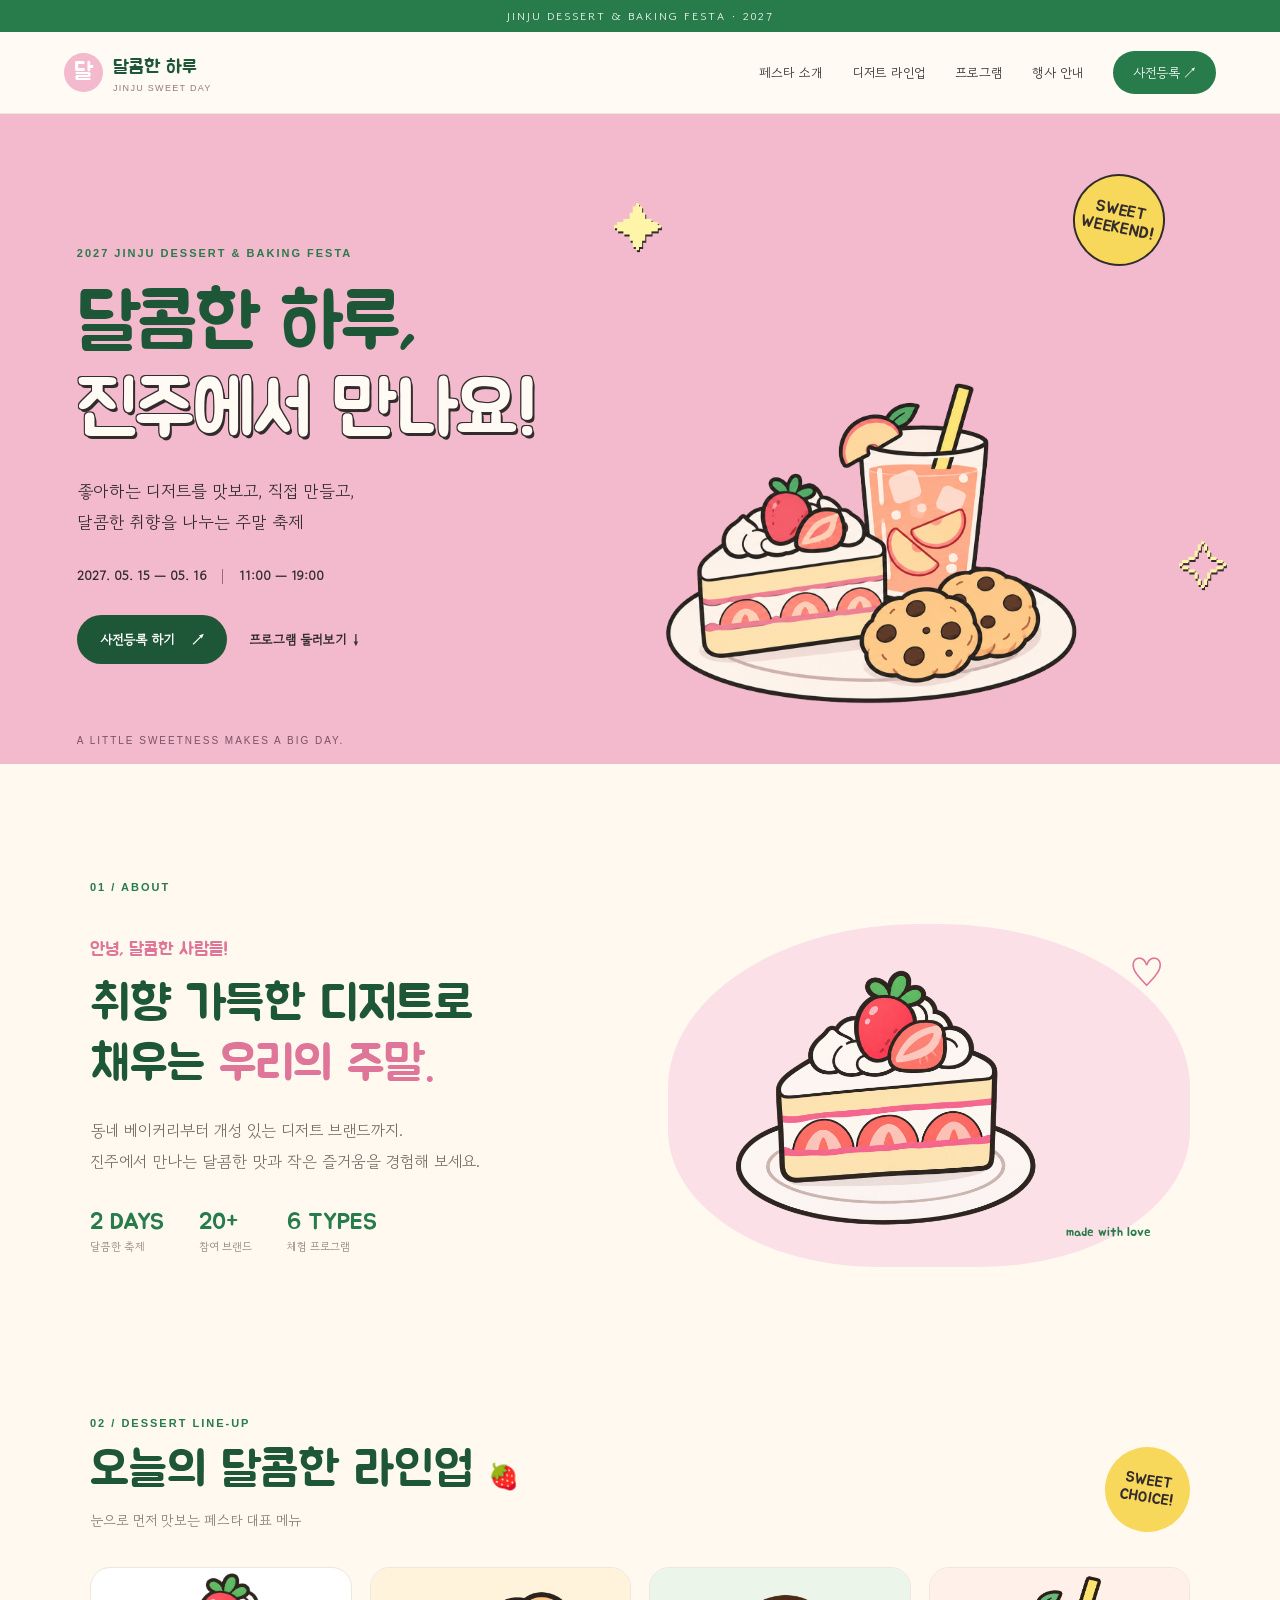
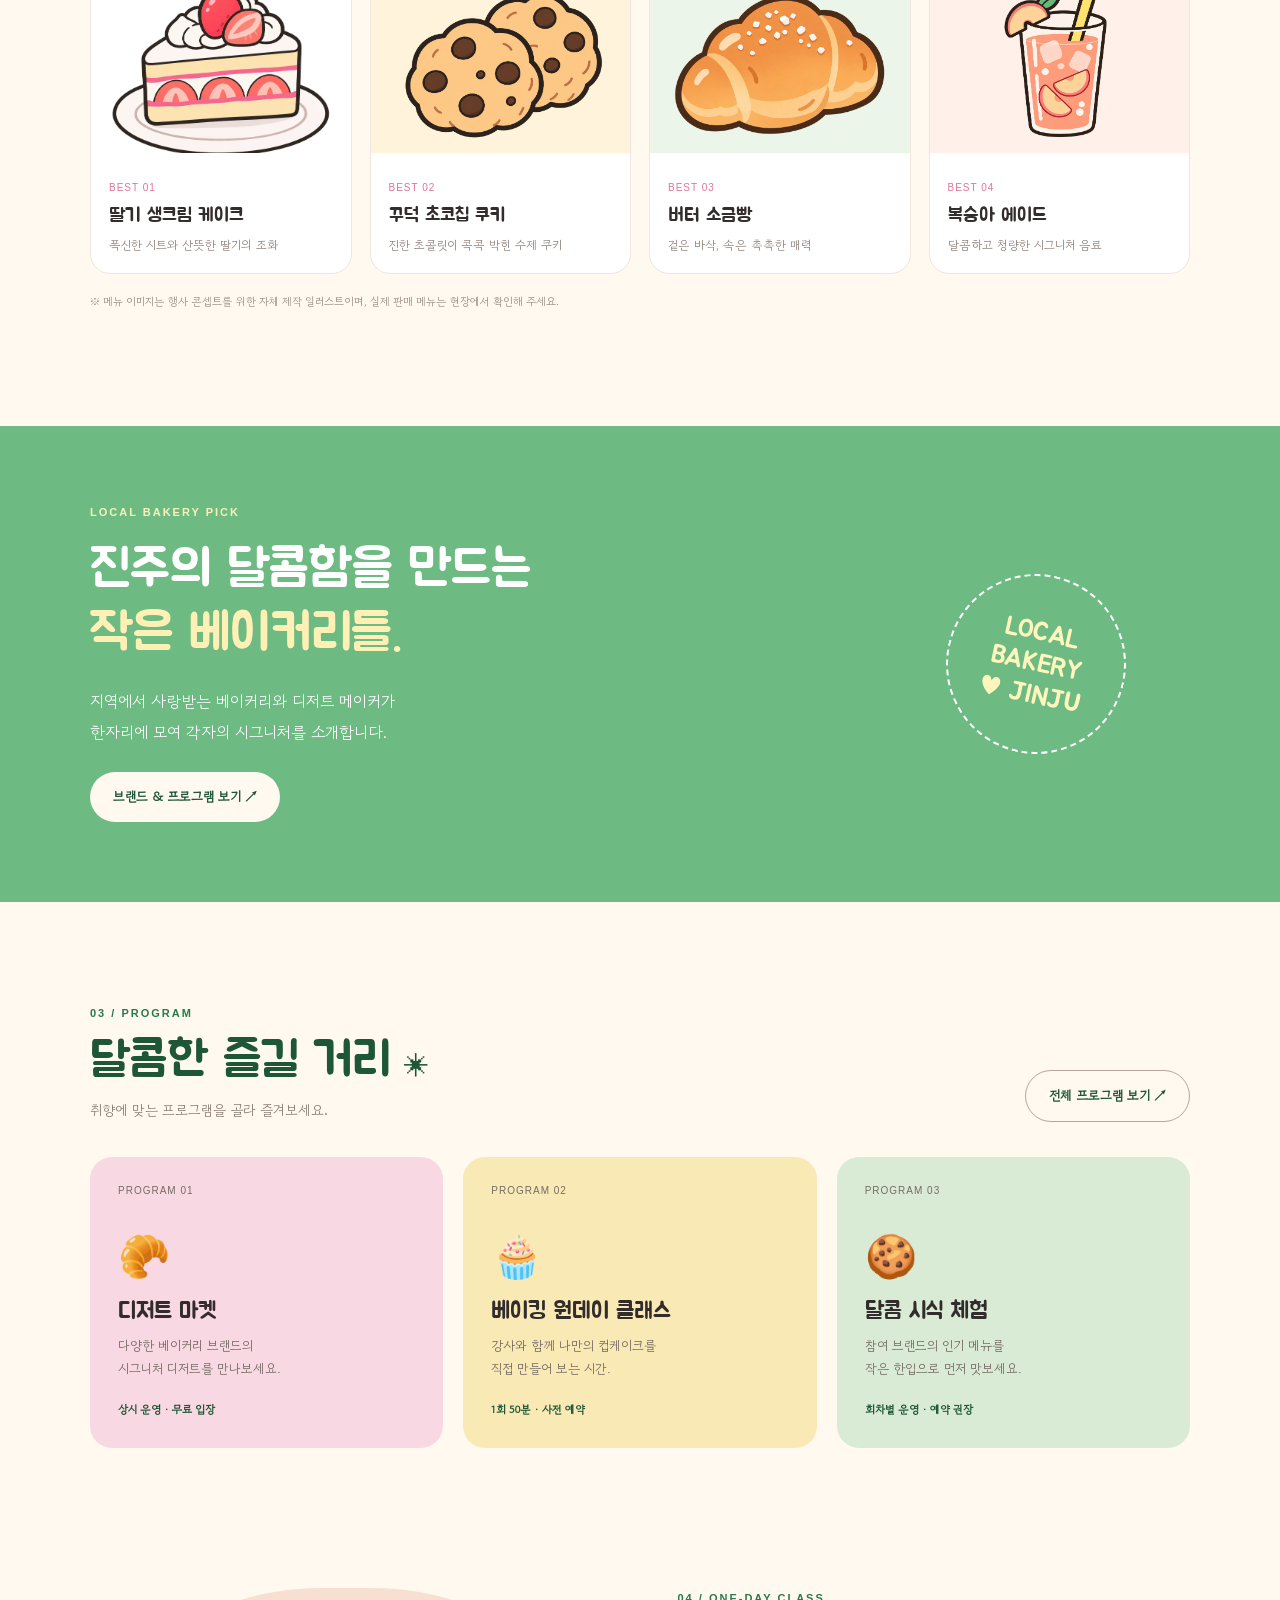
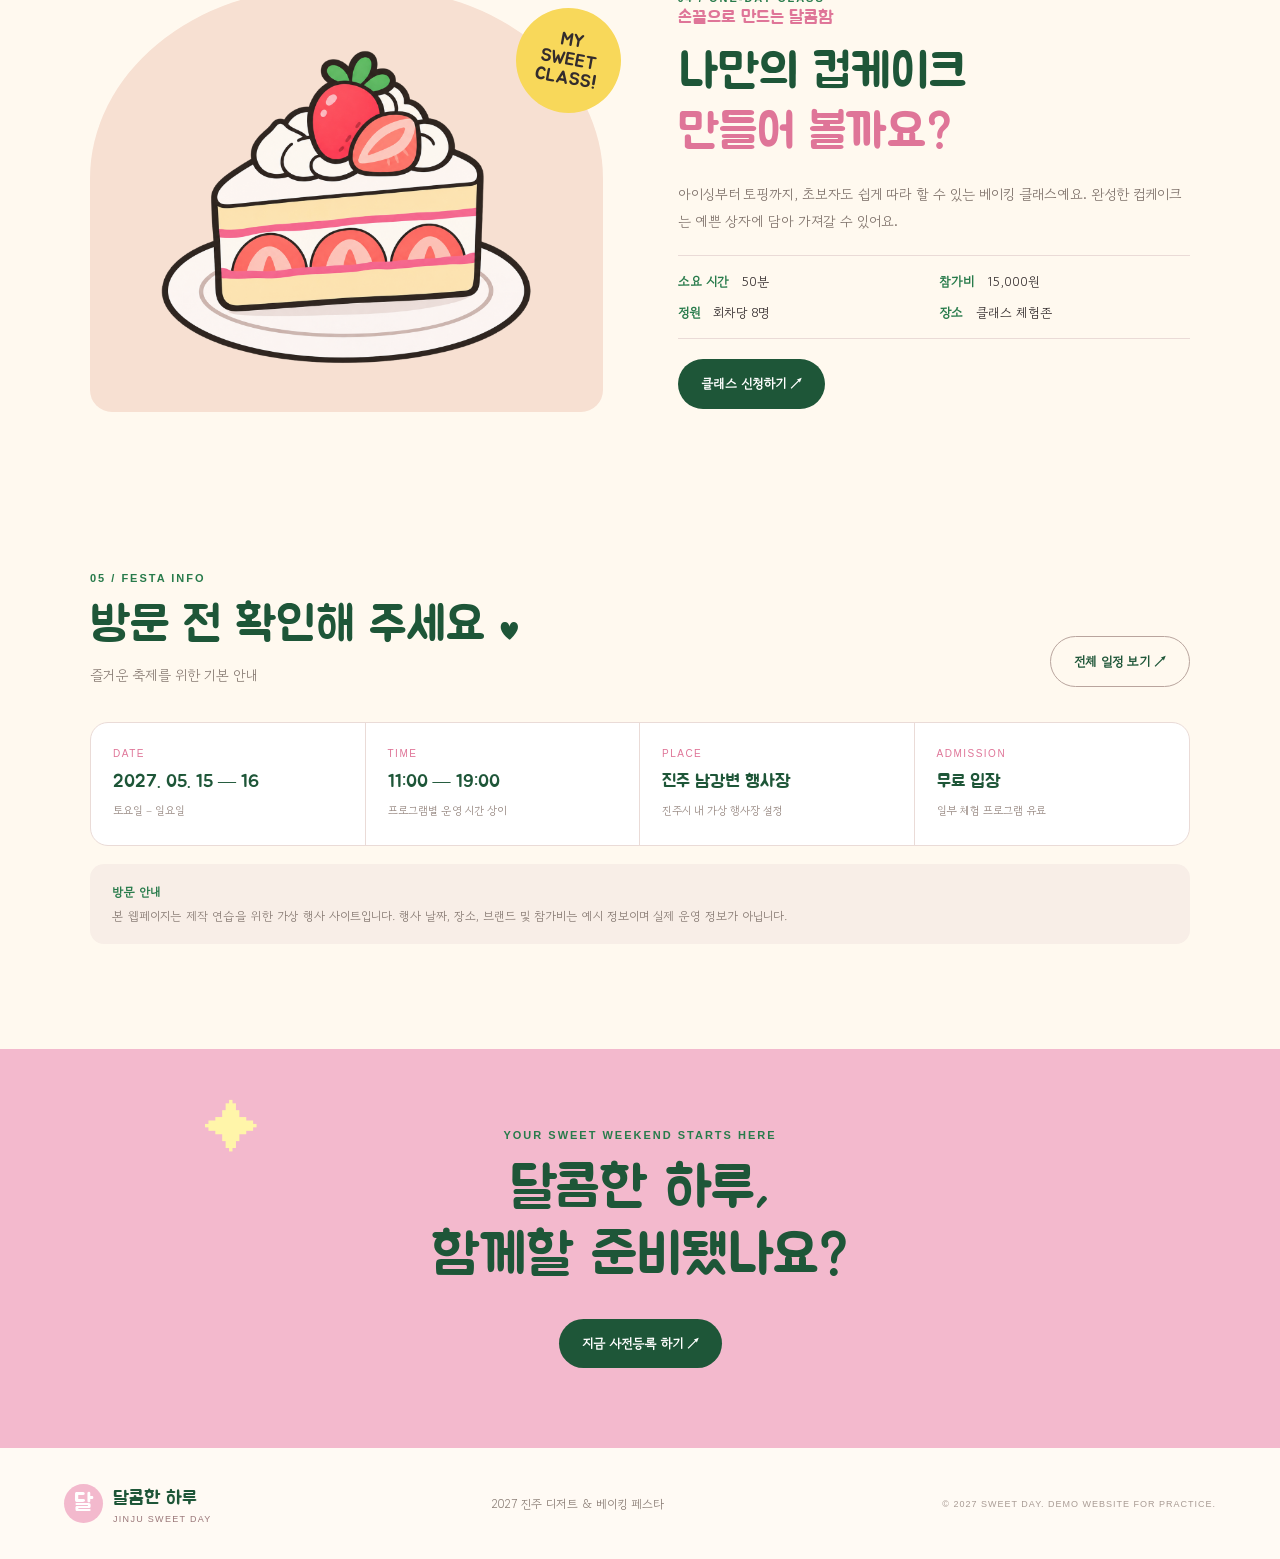
==== index.html @ ac09443d "Add files via upload" ====
<!DOCTYPE html>
<html lang="ko">
<head>
  <meta charset="UTF-8">
  <meta name="viewport" content="width=device-width, initial-scale=1.0">
  <meta name="description" content="진주 달콤한 하루, 디저트 & 베이킹 페스타 안내 및 사전 신청">
  <title>달콤한 하루 | 진주 디저트 & 베이킹 페스타</title>
  <link rel="stylesheet" href="css/style.css">
  <script src="js/main.js" defer></script>
</head>
<body>
  <div class="top-note">JINJU DESSERT & BAKING FESTA · 2027</div>
  <header class="site-header">
    <a class="brand" href="#home" aria-label="달콤한 하루 홈"><span class="brand-mark">달</span><span>달콤한 하루<small>JINJU SWEET DAY</small></span></a>
    <button class="menu-toggle" aria-label="메뉴 열기" aria-expanded="false">☰</button>
    <nav class="nav">
      <a href="#about">페스타 소개</a><a href="#lineup">디저트 라인업</a><a href="#program">프로그램</a><a href="#visit">행사 안내</a>
      <a class="nav-apply" href="registration.html">사전등록 ↗</a>
    </nav>
  </header>

  <main>
    <section class="hero" id="home">
      <div class="hero-spark spark-one">✦</div><div class="hero-spark spark-two">✧</div>
      <div class="hero-copy">
        <p class="eyebrow">2027 JINJU DESSERT & BAKING FESTA</p>
        <h1>달콤한 하루,<br><span>진주에서 만나요!</span></h1>
        <p class="hero-desc">좋아하는 디저트를 맛보고, 직접 만들고,<br>달콤한 취향을 나누는 주말 축제</p>
        <div class="hero-meta"><span>2027. 05. 15 — 05. 16</span><i></i><span>11:00 — 19:00</span></div>
        <div class="hero-actions"><a class="btn btn-dark" href="registration.html">사전등록 하기 <b>↗</b></a><a class="text-link" href="#program">프로그램 둘러보기 ↓</a></div>
      </div>
      <div class="hero-art"><img src="assets/hero-desserts.png" alt="케이크와 타르트, 와플, 음료 일러스트"></div>
      <div class="hero-sticker">SWEET<br>WEEKEND!</div>
      <div class="hero-bottom">A LITTLE SWEETNESS MAKES A BIG DAY.</div>
    </section>

    <section class="intro section-wrap" id="about">
      <div class="section-label">01 / ABOUT</div>
      <div class="intro-content"><p class="kicker">안녕, 달콤한 사람들!</p><h2>취향 가득한 디저트로<br>채우는 <em>우리의 주말.</em></h2><p>동네 베이커리부터 개성 있는 디저트 브랜드까지.<br>진주에서 만나는 달콤한 맛과 작은 즐거움을 경험해 보세요.</p>
      <div class="intro-facts"><div><b>2 DAYS</b><span>달콤한 축제</span></div><div><b>20+</b><span>참여 브랜드</span></div><div><b>6 TYPES</b><span>체험 프로그램</span></div></div></div>
      <div class="intro-doodle"><span>♡</span><img src="assets/cake.png" alt="딸기 케이크 일러스트"><small>made with love</small></div>
    </section>

    <section class="lineup section-wrap" id="lineup">
      <div class="section-heading"><div><div class="section-label">02 / DESSERT LINE-UP</div><h2>오늘의 달콤한 라인업 <span>🍓</span></h2><p>눈으로 먼저 맛보는 페스타 대표 메뉴</p></div><span class="round-note">SWEET<br>CHOICE!</span></div>
      <div class="dessert-grid">
        <article class="dessert-card"><img src="assets/cake.png" alt="딸기 생크림 케이크"><div class="card-info"><span>BEST 01</span><h3>딸기 생크림 케이크</h3><p>폭신한 시트와 산뜻한 딸기의 조화</p></div></article>
        <article class="dessert-card"><img src="assets/cookie.jpg" alt="초코칩 쿠키"><div class="card-info"><span>BEST 02</span><h3>꾸덕 초코칩 쿠키</h3><p>진한 초콜릿이 콕콕 박힌 수제 쿠키</p></div></article>
        <article class="dessert-card"><img src="assets/bread.jpg" alt="버터 소금빵"><div class="card-info"><span>BEST 03</span><h3>버터 소금빵</h3><p>겉은 바삭, 속은 촉촉한 매력</p></div></article>
        <article class="dessert-card"><img src="assets/drink.jpg" alt="복숭아 에이드"><div class="card-info"><span>BEST 04</span><h3>복숭아 에이드</h3><p>달콤하고 청량한 시그니처 음료</p></div></article>
      </div>
      <p class="small-notice">※ 메뉴 이미지는 행사 콘셉트를 위한 자체 제작 일러스트이며, 실제 판매 메뉴는 현장에서 확인해 주세요.</p>
    </section>

    <section class="bakery-band">
      <div class="band-inner"><div class="section-label">LOCAL BAKERY PICK</div><h2>진주의 달콤함을 만드는<br><em>작은 베이커리들.</em></h2><p>지역에서 사랑받는 베이커리와 디저트 메이커가<br>한자리에 모여 각자의 시그니처를 소개합니다.</p><a href="#program" class="btn btn-light">브랜드 & 프로그램 보기 ↗</a></div>
      <div class="band-stamp">LOCAL<br>BAKERY<br>♥ JINJU</div>
    </section>

    <section class="program section-wrap" id="program">
      <div class="section-heading"><div><div class="section-label">03 / PROGRAM</div><h2>달콤한 즐길 거리 <span>✳</span></h2><p>취향에 맞는 프로그램을 골라 즐겨보세요.</p></div><button class="btn btn-outline" data-modal="programModal">전체 프로그램 보기 ↗</button></div>
      <div class="program-grid">
        <article class="program-card pink"><div class="program-no">PROGRAM 01</div><div class="program-emoji">🥐</div><h3>디저트 마켓</h3><p>다양한 베이커리 브랜드의<br>시그니처 디저트를 만나보세요.</p><span>상시 운영 · 무료 입장</span></article>
        <article class="program-card yellow"><div class="program-no">PROGRAM 02</div><div class="program-emoji">🧁</div><h3>베이킹 원데이 클래스</h3><p>강사와 함께 나만의 컵케이크를<br>직접 만들어 보는 시간.</p><span>1회 50분 · 사전 예약</span></article>
        <article class="program-card green"><div class="program-no">PROGRAM 03</div><div class="program-emoji">🍪</div><h3>달콤 시식 체험</h3><p>참여 브랜드의 인기 메뉴를<br>작은 한입으로 먼저 맛보세요.</p><span>회차별 운영 · 예약 권장</span></article>
      </div>
    </section>

    <section class="class-section section-wrap">
      <div class="class-visual"><img src="assets/cake.png" alt="케이크 만들기 일러스트"><span class="class-bubble">MY<br>SWEET<br>CLASS!</span></div>
      <div class="class-copy"><div class="section-label">04 / ONE-DAY CLASS</div><p class="kicker">손끝으로 만드는 달콤함</p><h2>나만의 컵케이크<br><em>만들어 볼까요?</em></h2><p>아이싱부터 토핑까지, 초보자도 쉽게 따라 할 수 있는 베이킹 클래스예요. 완성한 컵케이크는 예쁜 상자에 담아 가져갈 수 있어요.</p><ul><li><b>소요 시간</b> 50분</li><li><b>참가비</b> 15,000원</li><li><b>정원</b> 회차당 8명</li><li><b>장소</b> 클래스 체험존</li></ul><a class="btn btn-dark" href="registration.html#class">클래스 신청하기 ↗</a></div>
    </section>

    <section class="schedule section-wrap" id="visit">
      <div class="section-heading"><div><div class="section-label">05 / FESTA INFO</div><h2>방문 전 확인해 주세요 <span>♥</span></h2><p>즐거운 축제를 위한 기본 안내</p></div><button class="btn btn-outline" data-modal="scheduleModal">전체 일정 보기 ↗</button></div>
      <div class="info-grid">
        <div class="info-item"><span>DATE</span><b>2027. 05. 15 — 16</b><small>토요일 – 일요일</small></div>
        <div class="info-item"><span>TIME</span><b>11:00 — 19:00</b><small>프로그램별 운영 시간 상이</small></div>
        <div class="info-item"><span>PLACE</span><b>진주 남강변 행사장</b><small>진주시 내 가상 행사장 설정</small></div>
        <div class="info-item"><span>ADMISSION</span><b>무료 입장</b><small>일부 체험 프로그램 유료</small></div>
      </div>
      <div class="notice-box"><b>방문 안내</b><p>본 웹페이지는 제작 연습을 위한 가상 행사 사이트입니다. 행사 날짜, 장소, 브랜드 및 참가비는 예시 정보이며 실제 운영 정보가 아닙니다.</p></div>
    </section>

    <section class="cta-section"><div class="cta-spark">✦</div><p>YOUR SWEET WEEKEND STARTS HERE</p><h2>달콤한 하루,<br>함께할 준비됐나요?</h2><a class="btn btn-dark" href="registration.html">지금 사전등록 하기 ↗</a></section>
  </main>

  <footer class="footer"><a class="brand" href="#home"><span class="brand-mark">달</span><span>달콤한 하루<small>JINJU SWEET DAY</small></span></a><p>2027 진주 디저트 & 베이킹 페스타</p><small>© 2027 SWEET DAY. DEMO WEBSITE FOR PRACTICE.</small></footer>

  <!-- 전체 일정 팝업 -->
  <div class="modal" id="scheduleModal" aria-hidden="true"><div class="modal-backdrop" data-close></div><div class="modal-panel"><button class="modal-close" data-close aria-label="닫기">×</button><div class="section-label">FESTA SCHEDULE</div><h2>전체 일정 보기</h2><div class="day-tabs"><button class="day-tab active" data-day="day1">5월 15일 (토)</button><button class="day-tab" data-day="day2">5월 16일 (일)</button></div><div class="schedule-list" id="scheduleList"></div></div></div>

  <!-- 전체 프로그램 팝업 -->
  <div class="modal" id="programModal" aria-hidden="true"><div class="modal-backdrop" data-close></div><div class="modal-panel"><button class="modal-close" data-close aria-label="닫기">×</button><div class="section-label">ALL PROGRAMS</div><h2>전체 프로그램</h2><div class="all-programs">
    <article><b>01 · 디저트 마켓</b><span>11:00–19:00 / 상시 운영</span><p>지역 베이커리와 디저트 브랜드의 판매 부스</p></article>
    <article><b>02 · 베이킹 원데이 클래스</b><span>12:00 / 14:00 / 16:00</span><p>나만의 컵케이크 만들기, 회차당 8명</p></article>
    <article><b>03 · 달콤 시식 체험</b><span>11:30 / 13:30 / 15:30 / 17:30</span><p>참여 브랜드의 대표 메뉴 시식, 회차당 15명</p></article>
    <article><b>04 · 스탬프 투어</b><span>11:00–18:00</span><p>마켓 부스 5곳 방문하고 기념 굿즈 받기</p></article>
    <article><b>05 · 버스킹 공연</b><span>13:00 / 16:00</span><p>남강변에서 즐기는 어쿠스틱 라이브</p></article>
  </div><a class="btn btn-dark modal-apply" href="registration.html">프로그램 신청하기 ↗</a></div></div>
  <script src="js/modal.js" defer></script>
</body>
</html>
---- css/style.css ----
/* 기본 설정 */
@import url('https://fonts.googleapis.com/css2?family=Gowun+Dodum&family=Jua&display=swap');
:root{--pink:#f3b9cd;--pink-deep:#df7598;--green:#287b4b;--green-dark:#1e5638;--cream:#fff9ef;--ink:#332c2d;--yellow:#f8d85a;--line:#eadbd7}
*{box-sizing:border-box}html{scroll-behavior:smooth}body{margin:0;color:var(--ink);background:var(--cream);font-family:'Gowun Dodum',sans-serif;line-height:1.65}a{color:inherit;text-decoration:none}button{font:inherit;cursor:pointer}.top-note{text-align:center;background:var(--green);color:#fff;font-size:11px;letter-spacing:2px;padding:7px}
.site-header{height:82px;padding:0 max(calc((100% - 1160px)/2),5%);display:flex;align-items:center;justify-content:space-between;background:#fffaf4;position:sticky;top:0;z-index:20;border-bottom:1px solid #f0e5df}.brand{display:flex;align-items:center;gap:10px;font-family:'Jua';font-size:19px;color:var(--green-dark)}.brand small{display:block;font:9px Arial;letter-spacing:1.3px;color:#9a7779}.brand-mark{display:grid;place-items:center;width:39px;height:39px;border-radius:50%;background:var(--pink);color:#fff;font-size:23px}.nav{display:flex;align-items:center;gap:30px;font-size:13px}.nav a:hover{color:var(--pink-deep)}.nav .nav-apply{background:var(--green);color:#fff;padding:11px 20px;border-radius:30px}.menu-toggle{display:none;border:0;background:none;font-size:24px}
.hero{min-height:650px;background:var(--pink);position:relative;overflow:hidden;padding:88px max(calc((100% - 1160px)/2),6%) 55px;display:flex;align-items:center}.hero-copy{position:relative;z-index:2;width:52%}.eyebrow,.section-label{font:700 11px Arial,sans-serif;letter-spacing:2px;color:var(--green)}h1,h2,h3,p{margin-top:0}.hero h1{font:clamp(44px,6vw,76px)/1.14 'Jua';letter-spacing:-2px;color:var(--green-dark);margin:22px 0}.hero h1 span{color:#fffaf4;text-shadow:2px 3px 0 var(--ink),-1px -1px 0 var(--ink),1px -1px 0 var(--ink),-1px 1px 0 var(--ink)}.hero-desc{font-size:17px;line-height:1.8}.hero-meta{display:flex;gap:16px;align-items:center;font-weight:bold;font-size:13px;margin:28px 0}.hero-meta i{height:15px;border-left:1px solid #9e687c}.hero-actions{display:flex;gap:22px;align-items:center}.btn{display:inline-flex;justify-content:center;align-items:center;gap:18px;padding:14px 23px;border-radius:30px;border:0;font-weight:bold;font-size:13px;transition:.2s}.btn:hover{transform:translateY(-3px)}.btn-dark{background:var(--green-dark);color:white}.btn-light{background:#fff9ef;color:var(--green-dark)}.btn-outline{background:transparent;border:1px solid #b9a59e;color:var(--green-dark)}.text-link{font-size:13px;font-weight:bold}.hero-art{position:absolute;width:55%;right:1%;bottom:30px;z-index:1}.hero-art img{width:100%;height:auto}.hero-sticker{position:absolute;right:9%;top:60px;background:var(--yellow);border:2px solid var(--ink);width:92px;height:92px;border-radius:50%;display:grid;place-items:center;text-align:center;font:16px/1.1 'Jua';transform:rotate(12deg)}.hero-spark{position:absolute;color:#fff5a9;font-size:50px;text-shadow:1px 2px var(--ink)}.spark-one{left:48%;top:70px}.spark-two{right:4%;bottom:160px}.hero-bottom{position:absolute;bottom:18px;left:6%;font:10px Arial;letter-spacing:2px;color:#795265}
.section-wrap{max-width:1160px;margin:auto;padding:105px 30px}.intro{display:grid;grid-template-columns:1fr 1fr;gap:55px;align-items:center}.intro .section-label{grid-column:1/-1;margin-bottom:-35px}.kicker{color:var(--pink-deep);font-family:'Jua';font-size:18px;margin-bottom:10px}.intro h2,.section-heading h2,.class-copy h2{font:clamp(34px,4vw,48px)/1.25 'Jua';color:var(--green-dark);margin-bottom:20px}.intro h2 em,.class-copy h2 em,.band-inner h2 em{font-style:normal;color:var(--pink-deep)}.intro-content>p:not(.kicker){color:#786d68;line-height:1.9}.intro-facts{display:flex;gap:35px;margin-top:32px}.intro-facts div{display:flex;flex-direction:column}.intro-facts b{font:23px 'Jua';color:var(--green)}.intro-facts span{font-size:11px;color:#93837b}.intro-doodle{background:#fbe0e8;border-radius:48% 48% 40% 40%;padding:24px;position:relative;text-align:center}.intro-doodle img{width:100%;max-width:360px}.intro-doodle>span{position:absolute;top:15px;right:25px;font-size:40px;color:var(--pink-deep)}.intro-doodle small{font:13px 'Jua';color:var(--green)}
.lineup{padding-top:45px}.section-heading{display:flex;justify-content:space-between;align-items:end;margin-bottom:35px}.section-heading h2{margin:12px 0 8px}.section-heading p{color:#887b73;font-size:14px;margin:0}.section-heading h2 span{font-size:25px}.round-note{width:85px;height:85px;border-radius:50%;background:var(--yellow);display:grid;place-items:center;text-align:center;font:15px/1.1 'Jua';transform:rotate(9deg)}.dessert-grid{display:grid;grid-template-columns:repeat(4,1fr);gap:18px}.dessert-card{background:white;border:1px solid #f0e5df;border-radius:20px;overflow:hidden;transition:.25s}.dessert-card:hover{transform:translateY(-6px);box-shadow:0 14px 30px #9d6d6517}.dessert-card img{display:block;width:100%;aspect-ratio:1.4;object-fit:cover}.card-info{padding:18px}.card-info span{font:10px Arial;letter-spacing:1px;color:var(--pink-deep)}.card-info h3{font:19px 'Jua';margin:7px 0}.card-info p{font-size:12px;color:#8d8079;margin:0}.small-notice{font-size:11px;color:#9b8d86;margin-top:18px}
.bakery-band{background:#6dbb82;padding:80px max(calc((100% - 1100px)/2),7%);position:relative;overflow:hidden;color:#fff}.band-inner{position:relative;z-index:1}.band-inner .section-label{color:#f9f2bd}.band-inner h2{font:clamp(36px,4vw,52px)/1.25 'Jua';margin:20px 0}.band-inner h2 em{color:#fff1b5}.band-inner p{line-height:1.9;margin-bottom:25px}.band-stamp{position:absolute;right:12%;top:50%;transform:translateY(-50%) rotate(12deg);width:180px;height:180px;border:2px dashed #fff;border-radius:50%;display:grid;place-items:center;text-align:center;font:26px/1.2 'Jua';color:#fff6bd}
.program{padding-bottom:75px}.program-grid{display:grid;grid-template-columns:repeat(3,1fr);gap:20px}.program-card{padding:28px;border-radius:22px;min-height:270px;position:relative;overflow:hidden}.program-card.pink{background:#f8d9e3}.program-card.yellow{background:#f9e9b4}.program-card.green{background:#d9ebd5}.program-no{font:10px Arial;letter-spacing:1px;color:#766b65}.program-emoji{font-size:42px;margin:22px 0 10px}.program-card h3{font:23px 'Jua';margin-bottom:8px}.program-card p{font-size:13px;color:#71655f;line-height:1.8}.program-card>span{font-size:11px;color:var(--green-dark);font-weight:bold}
.class-section{display:grid;grid-template-columns:1fr 1fr;gap:75px;align-items:center;padding-top:65px}.class-visual{background:#f7e0d2;border-radius:45% 45% 22px 22px;padding:35px;position:relative}.class-visual img{width:100%;display:block}.class-bubble{position:absolute;right:-18px;top:20px;width:105px;height:105px;border-radius:50%;background:var(--yellow);display:grid;place-items:center;text-align:center;font:18px/1.05 'Jua';transform:rotate(10deg)}.class-copy h2{margin:10px 0 18px}.class-copy>p:not(.kicker){font-size:14px;line-height:1.9;color:#7e716a}.class-copy ul{list-style:none;padding:15px 0;margin:20px 0;border-top:1px solid var(--line);border-bottom:1px solid var(--line);display:grid;grid-template-columns:1fr 1fr;gap:10px;font-size:13px}.class-copy li b{color:var(--green);margin-right:9px}
.schedule{padding-top:55px}.info-grid{display:grid;grid-template-columns:repeat(4,1fr);border:1px solid var(--line);border-radius:18px;overflow:hidden;background:#fff}.info-item{padding:25px 22px;display:flex;flex-direction:column;border-right:1px solid var(--line)}.info-item:last-child{border:0}.info-item span{font:10px Arial;letter-spacing:1.5px;color:var(--pink-deep);margin-bottom:12px}.info-item b{font:18px 'Jua';color:var(--green-dark)}.info-item small{font-size:11px;color:#968780;margin-top:7px}.notice-box{background:#f8eee7;border-radius:14px;padding:18px 22px;margin-top:18px;font-size:12px}.notice-box b{color:var(--green)}.notice-box p{margin:5px 0 0;color:#877a73}
.cta-section{text-align:center;background:#f3b9cd;padding:80px 20px;position:relative;overflow:hidden}.cta-section>p{font:11px Arial;letter-spacing:2px;color:var(--green);font-weight:bold}.cta-section h2{font:clamp(36px,5vw,56px)/1.2 'Jua';color:var(--green-dark);margin:15px 0 28px}.cta-spark{position:absolute;left:16%;top:30px;font-size:55px;color:#fff5a9}.footer{padding:35px max(calc((100% - 1160px)/2),5%);display:flex;align-items:center;justify-content:space-between;gap:20px;background:#fffaf4}.footer p{margin:0;font-size:12px;color:#8b7e76}.footer>small{font:9px Arial;letter-spacing:1px;color:#a99b94}
.modal{display:none;position:fixed;inset:0;z-index:100;align-items:center;justify-content:center;padding:20px}.modal.open{display:flex}.modal-backdrop{position:absolute;inset:0;background:#282020a6;backdrop-filter:blur(3px)}.modal-panel{position:relative;z-index:1;background:#fffaf4;border-radius:24px;padding:35px;width:min(590px,100%);max-height:85vh;overflow:auto;box-shadow:0 20px 70px #21151b44}.modal-panel h2{font:32px 'Jua';color:var(--green-dark);margin:8px 0 22px}.modal-close{position:absolute;right:20px;top:15px;border:0;background:none;font-size:30px;color:#89756d}.day-tabs{display:flex;gap:8px;margin-bottom:20px}.day-tab{border:1px solid var(--line);border-radius:25px;background:white;padding:10px 18px;font-size:12px}.day-tab.active{background:var(--green);color:white;border-color:var(--green)}.schedule-row{display:grid;grid-template-columns:100px 1fr;gap:15px;padding:15px 0;border-bottom:1px solid var(--line);font-size:13px}.schedule-row time{font-weight:bold;color:var(--pink-deep)}.schedule-row b{display:block;color:var(--green-dark)}.schedule-row small{color:#8d8079}.all-programs article{padding:15px 0;border-bottom:1px solid var(--line)}.all-programs b{display:block;color:var(--green-dark);font-family:'Jua';font-size:18px}.all-programs span{display:block;color:var(--pink-deep);font-size:12px;margin:4px 0}.all-programs p{margin:0;color:#83766f;font-size:13px}.modal-apply{margin-top:22px}
@media(max-width:800px){.site-header{height:68px}.menu-toggle{display:block}.nav{display:none;position:absolute;top:68px;left:0;right:0;background:#fffaf4;padding:20px 7%;flex-direction:column;align-items:stretch;gap:18px;border-top:1px solid var(--line)}.nav.open{display:flex}.nav .nav-apply{text-align:center}.hero{min-height:760px;padding-top:55px;align-items:flex-start}.hero-copy{width:100%}.hero-art{width:90%;right:3%;bottom:35px}.hero-sticker{right:8%;top:370px;width:75px;height:75px;font-size:13px}.hero h1{font-size:clamp(44px,10vw,65px)}.hero-desc{font-size:14px}.hero-bottom{font-size:8px}.section-wrap{padding:75px 6%}.intro{grid-template-columns:1fr;gap:25px}.intro .section-label{margin-bottom:0}.intro-doodle{max-width:440px;margin:auto}.dessert-grid{grid-template-columns:repeat(2,1fr)}.program-grid{grid-template-columns:1fr}.program-card{min-height:220px}.class-section{grid-template-columns:1fr;gap:35px}.class-visual{max-width:500px;margin:auto}.info-grid{grid-template-columns:repeat(2,1fr)}.info-item:nth-child(2){border-right:0}.info-item:nth-child(-n+2){border-bottom:1px solid var(--line)}.band-stamp{right:5%;width:110px;height:110px;font-size:16px}.footer{flex-wrap:wrap}.footer>small{width:100%}}
@media(max-width:480px){.hero{min-height:720px}.hero-meta{font-size:11px;gap:9px}.hero-art{width:105%;right:-5%}.hero-sticker{top:365px;right:7%}.section-heading{align-items:flex-start;gap:15px;flex-direction:column}.section-heading h2{font-size:34px}.round-note{display:none}.dessert-grid{gap:10px}.card-info{padding:12px}.card-info h3{font-size:16px}.card-info p{font-size:11px}.intro-facts{gap:22px}.intro-facts b{font-size:20px}.band-stamp{opacity:.3}.info-item{padding:18px 14px}.info-item b{font-size:15px}.footer{justify-content:center;text-align:center}.footer p{width:100%}.modal-panel{padding:28px 20px}.schedule-row{grid-template-columns:82px 1fr}}
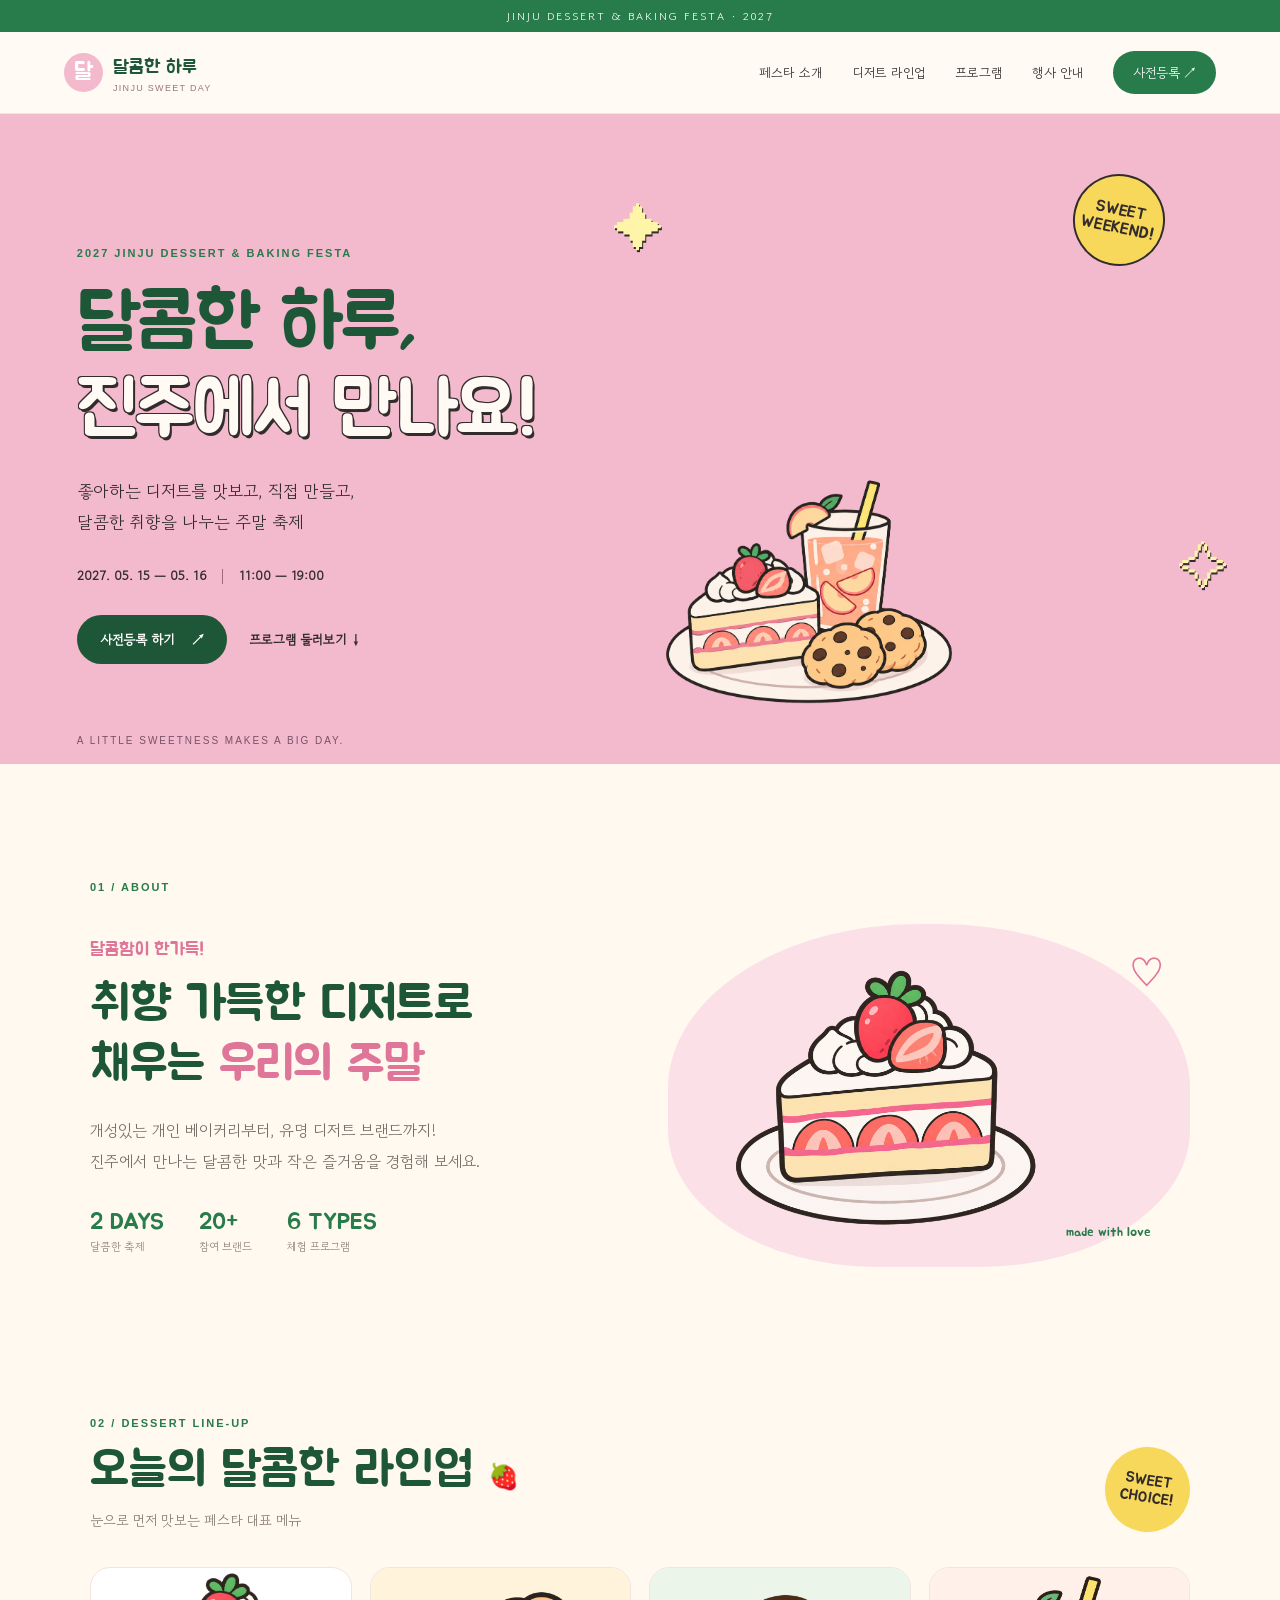
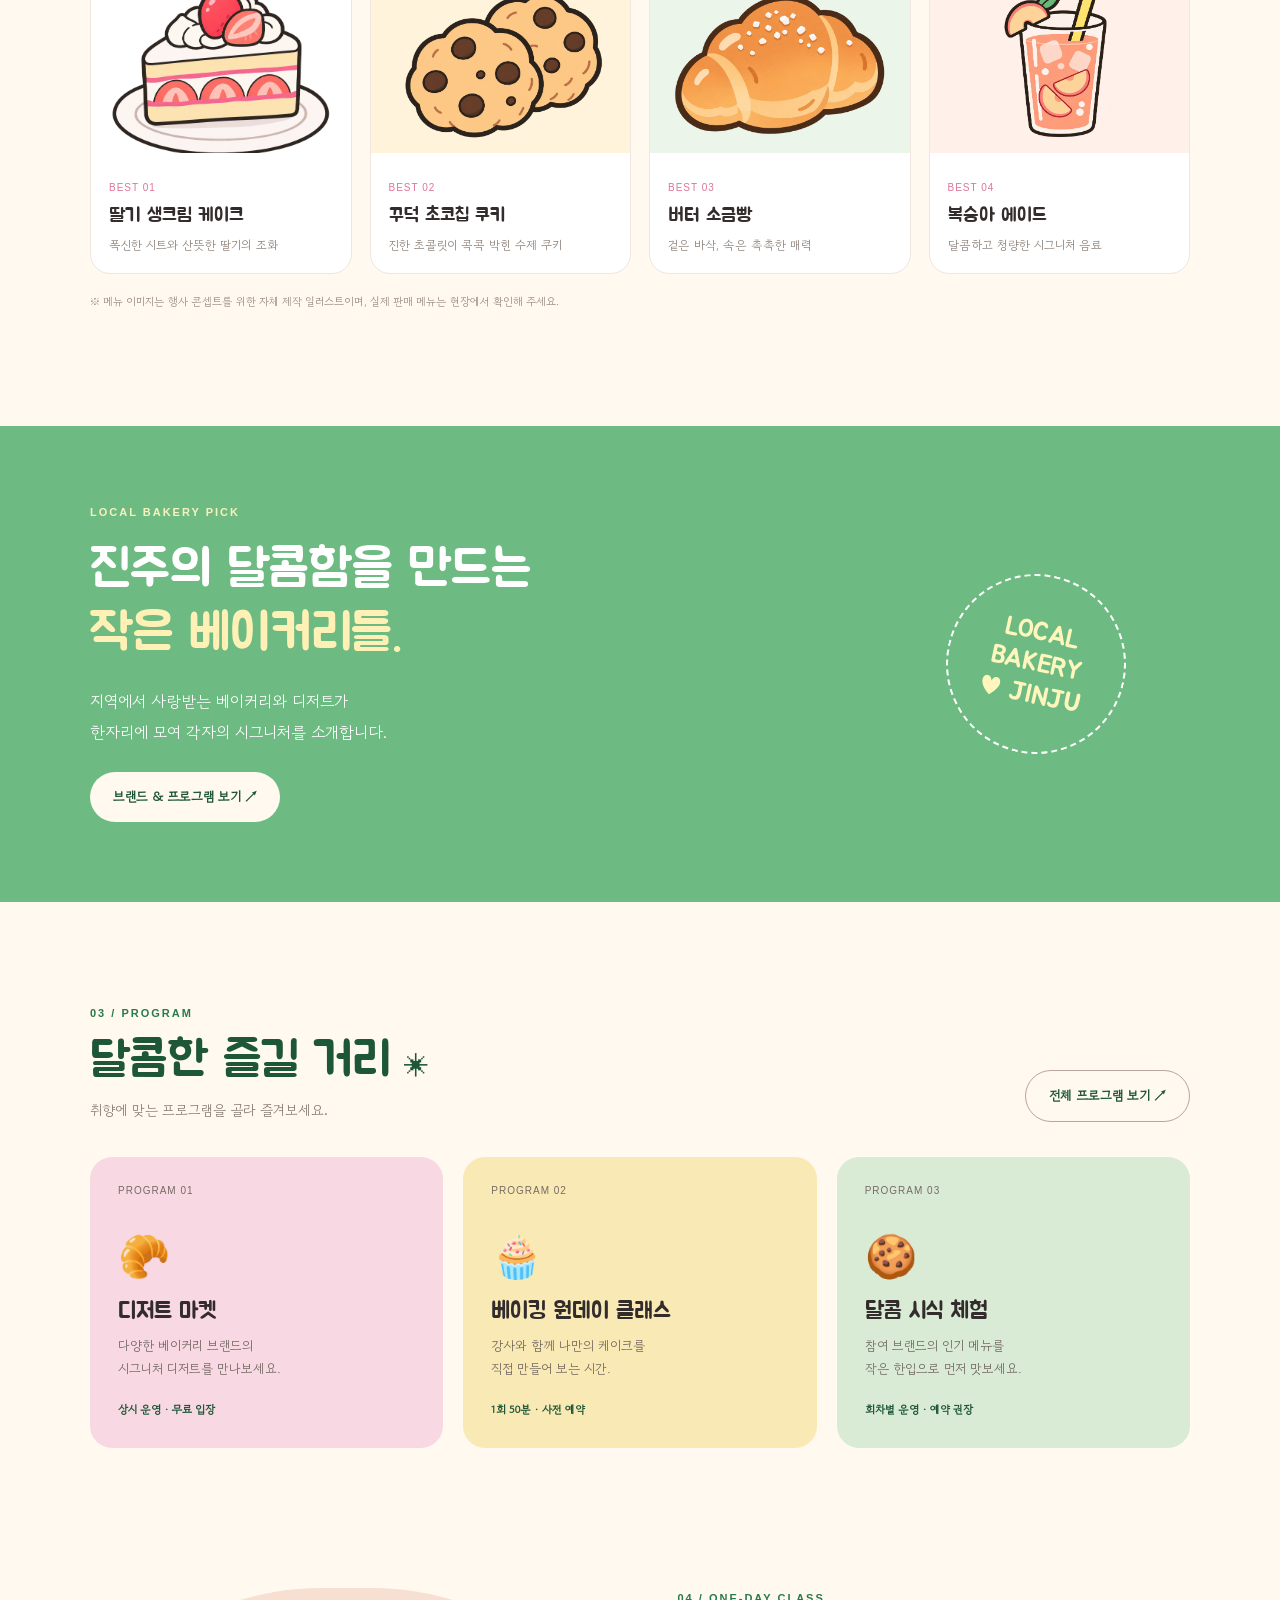
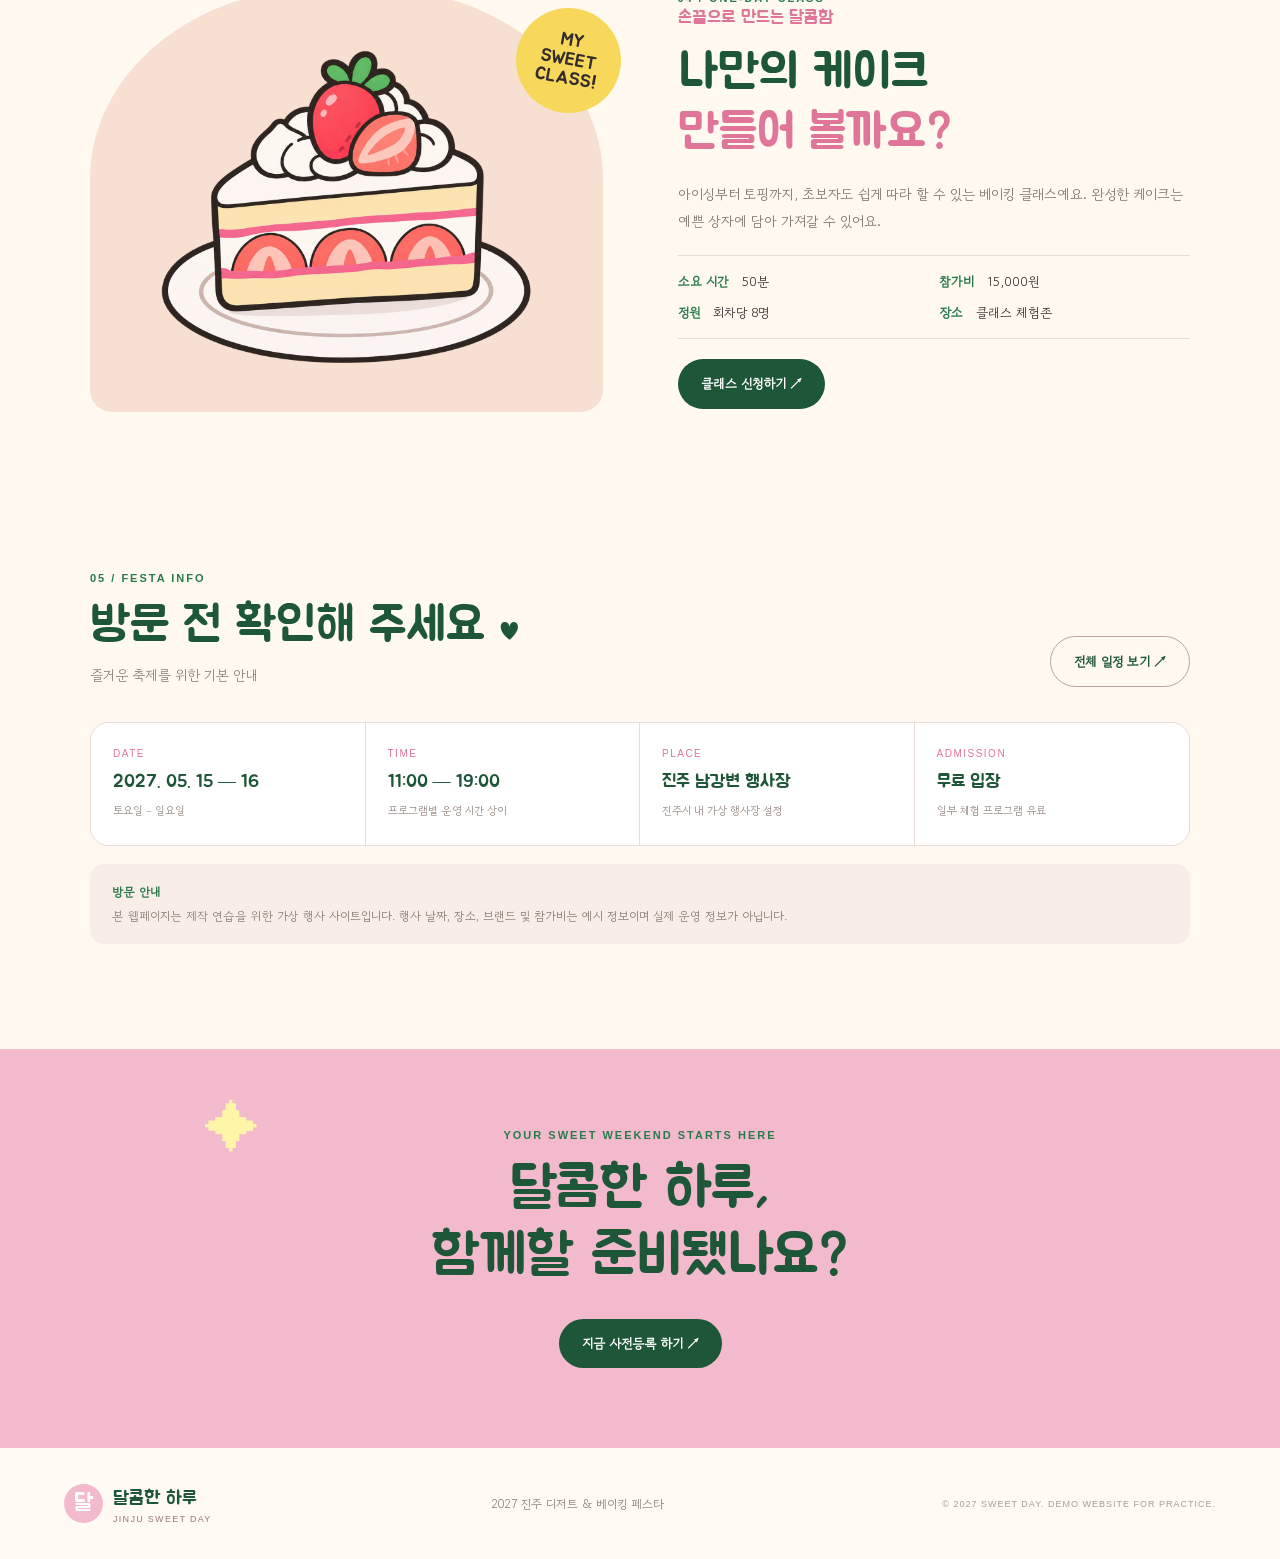
==== commit 102b3dda: "Update index.html" ====
--- a/index.html
+++ b/index.html
@@ -36,7 +36,7 @@
 
     <section class="intro section-wrap" id="about">
       <div class="section-label">01 / ABOUT</div>
-      <div class="intro-content"><p class="kicker">안녕, 달콤한 사람들!</p><h2>취향 가득한 디저트로<br>채우는 <em>우리의 주말.</em></h2><p>동네 베이커리부터 개성 있는 디저트 브랜드까지.<br>진주에서 만나는 달콤한 맛과 작은 즐거움을 경험해 보세요.</p>
+      <div class="intro-content"><p class="kicker">달콤함이 한가득!</p><h2>취향 가득한 디저트로<br>채우는 <em>우리의 주말</em></h2><p>개성있는 개인 베이커리부터, 유명 디저트 브랜드까지!<br>진주에서 만나는 달콤한 맛과 작은 즐거움을 경험해 보세요.</p>
       <div class="intro-facts"><div><b>2 DAYS</b><span>달콤한 축제</span></div><div><b>20+</b><span>참여 브랜드</span></div><div><b>6 TYPES</b><span>체험 프로그램</span></div></div></div>
       <div class="intro-doodle"><span>♡</span><img src="assets/cake.png" alt="딸기 케이크 일러스트"><small>made with love</small></div>
     </section>
@@ -53,7 +53,7 @@
     </section>
 
     <section class="bakery-band">
-      <div class="band-inner"><div class="section-label">LOCAL BAKERY PICK</div><h2>진주의 달콤함을 만드는<br><em>작은 베이커리들.</em></h2><p>지역에서 사랑받는 베이커리와 디저트 메이커가<br>한자리에 모여 각자의 시그니처를 소개합니다.</p><a href="#program" class="btn btn-light">브랜드 & 프로그램 보기 ↗</a></div>
+      <div class="band-inner"><div class="section-label">LOCAL BAKERY PICK</div><h2>진주의 달콤함을 만드는<br><em>작은 베이커리들.</em></h2><p>지역에서 사랑받는 베이커리와 디저트가<br>한자리에 모여 각자의 시그니처를 소개합니다.</p><a href="#program" class="btn btn-light">브랜드 & 프로그램 보기 ↗</a></div>
       <div class="band-stamp">LOCAL<br>BAKERY<br>♥ JINJU</div>
     </section>
 
@@ -61,14 +61,14 @@
       <div class="section-heading"><div><div class="section-label">03 / PROGRAM</div><h2>달콤한 즐길 거리 <span>✳</span></h2><p>취향에 맞는 프로그램을 골라 즐겨보세요.</p></div><button class="btn btn-outline" data-modal="programModal">전체 프로그램 보기 ↗</button></div>
       <div class="program-grid">
         <article class="program-card pink"><div class="program-no">PROGRAM 01</div><div class="program-emoji">🥐</div><h3>디저트 마켓</h3><p>다양한 베이커리 브랜드의<br>시그니처 디저트를 만나보세요.</p><span>상시 운영 · 무료 입장</span></article>
-        <article class="program-card yellow"><div class="program-no">PROGRAM 02</div><div class="program-emoji">🧁</div><h3>베이킹 원데이 클래스</h3><p>강사와 함께 나만의 컵케이크를<br>직접 만들어 보는 시간.</p><span>1회 50분 · 사전 예약</span></article>
+        <article class="program-card yellow"><div class="program-no">PROGRAM 02</div><div class="program-emoji">🧁</div><h3>베이킹 원데이 클래스</h3><p>강사와 함께 나만의 케이크를<br>직접 만들어 보는 시간.</p><span>1회 50분 · 사전 예약</span></article>
         <article class="program-card green"><div class="program-no">PROGRAM 03</div><div class="program-emoji">🍪</div><h3>달콤 시식 체험</h3><p>참여 브랜드의 인기 메뉴를<br>작은 한입으로 먼저 맛보세요.</p><span>회차별 운영 · 예약 권장</span></article>
       </div>
     </section>
 
     <section class="class-section section-wrap">
       <div class="class-visual"><img src="assets/cake.png" alt="케이크 만들기 일러스트"><span class="class-bubble">MY<br>SWEET<br>CLASS!</span></div>
-      <div class="class-copy"><div class="section-label">04 / ONE-DAY CLASS</div><p class="kicker">손끝으로 만드는 달콤함</p><h2>나만의 컵케이크<br><em>만들어 볼까요?</em></h2><p>아이싱부터 토핑까지, 초보자도 쉽게 따라 할 수 있는 베이킹 클래스예요. 완성한 컵케이크는 예쁜 상자에 담아 가져갈 수 있어요.</p><ul><li><b>소요 시간</b> 50분</li><li><b>참가비</b> 15,000원</li><li><b>정원</b> 회차당 8명</li><li><b>장소</b> 클래스 체험존</li></ul><a class="btn btn-dark" href="registration.html#class">클래스 신청하기 ↗</a></div>
+      <div class="class-copy"><div class="section-label">04 / ONE-DAY CLASS</div><p class="kicker">손끝으로 만드는 달콤함</p><h2>나만의 케이크<br><em>만들어 볼까요?</em></h2><p>아이싱부터 토핑까지, 초보자도 쉽게 따라 할 수 있는 베이킹 클래스예요. 완성한 케이크는 예쁜 상자에 담아 가져갈 수 있어요.</p><ul><li><b>소요 시간</b> 50분</li><li><b>참가비</b> 15,000원</li><li><b>정원</b> 회차당 8명</li><li><b>장소</b> 클래스 체험존</li></ul><a class="btn btn-dark" href="registration.html#class">클래스 신청하기 ↗</a></div>
     </section>
 
     <section class="schedule section-wrap" id="visit">
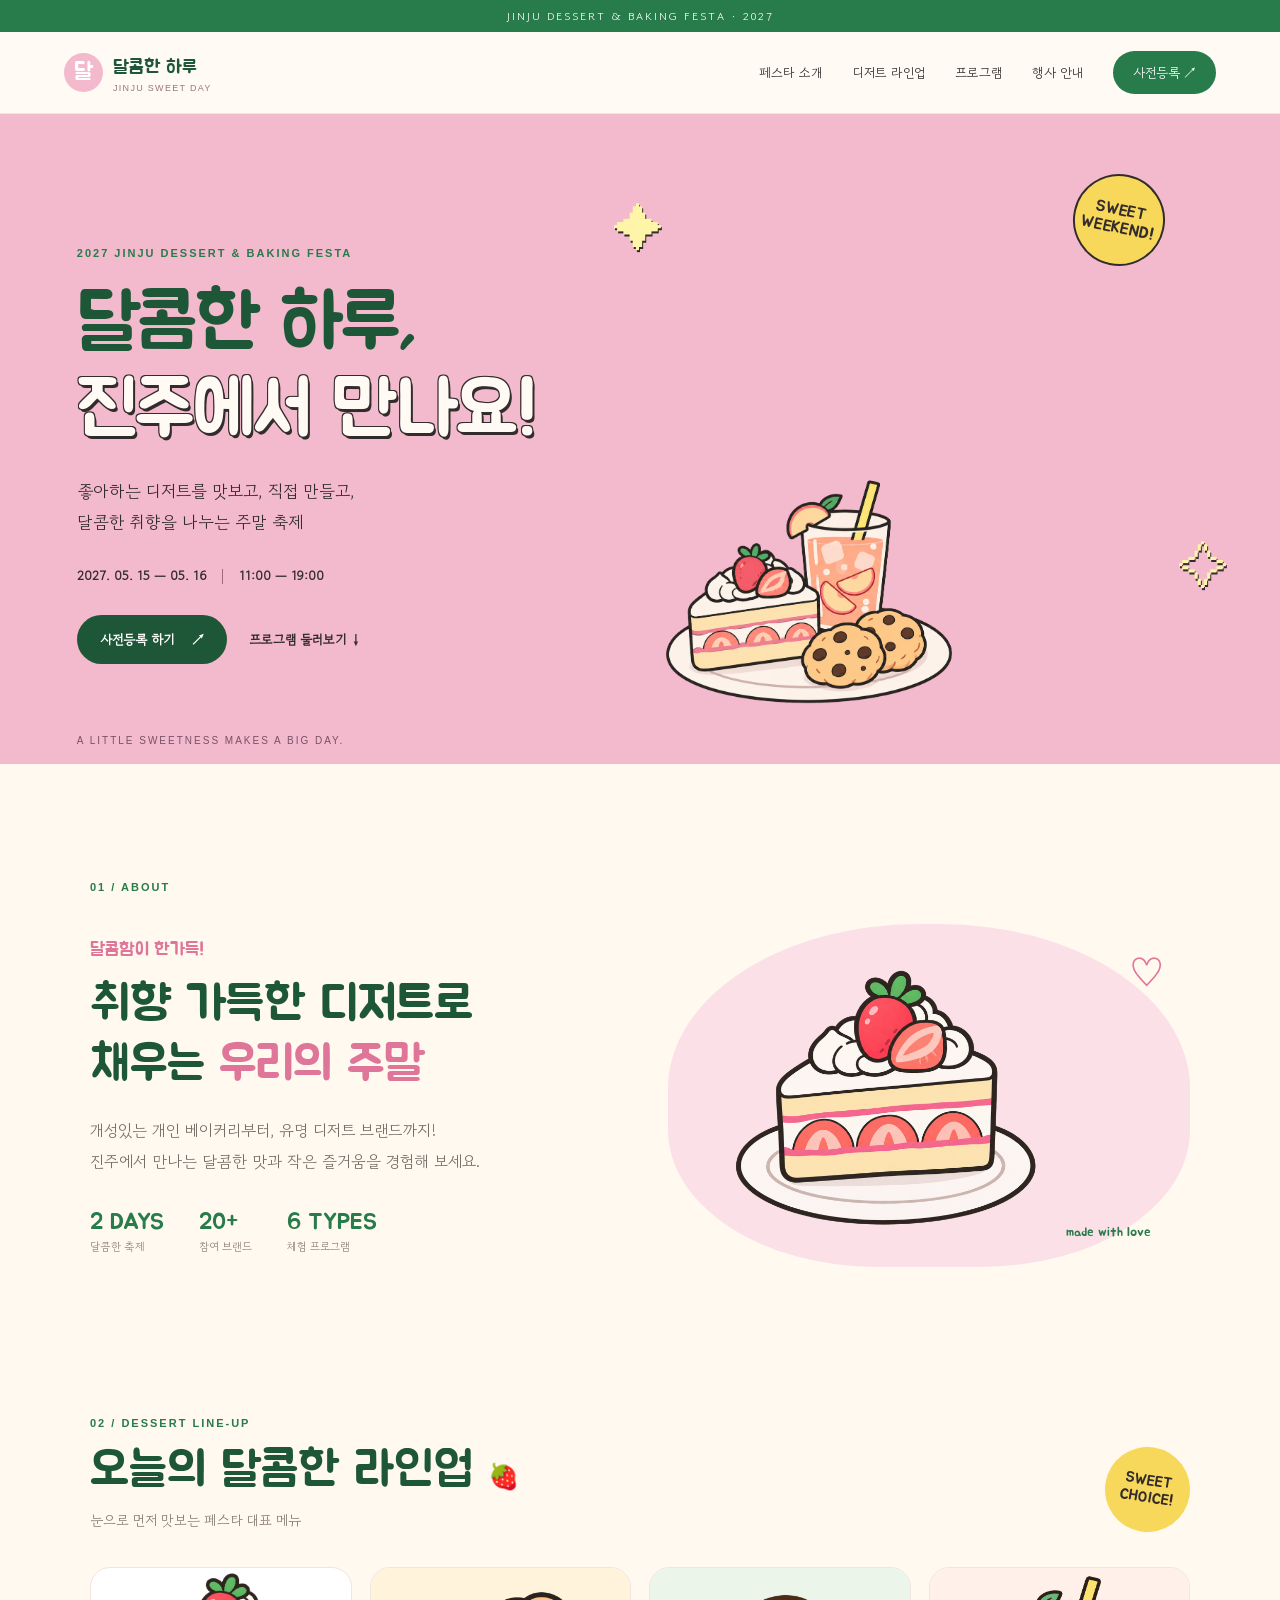
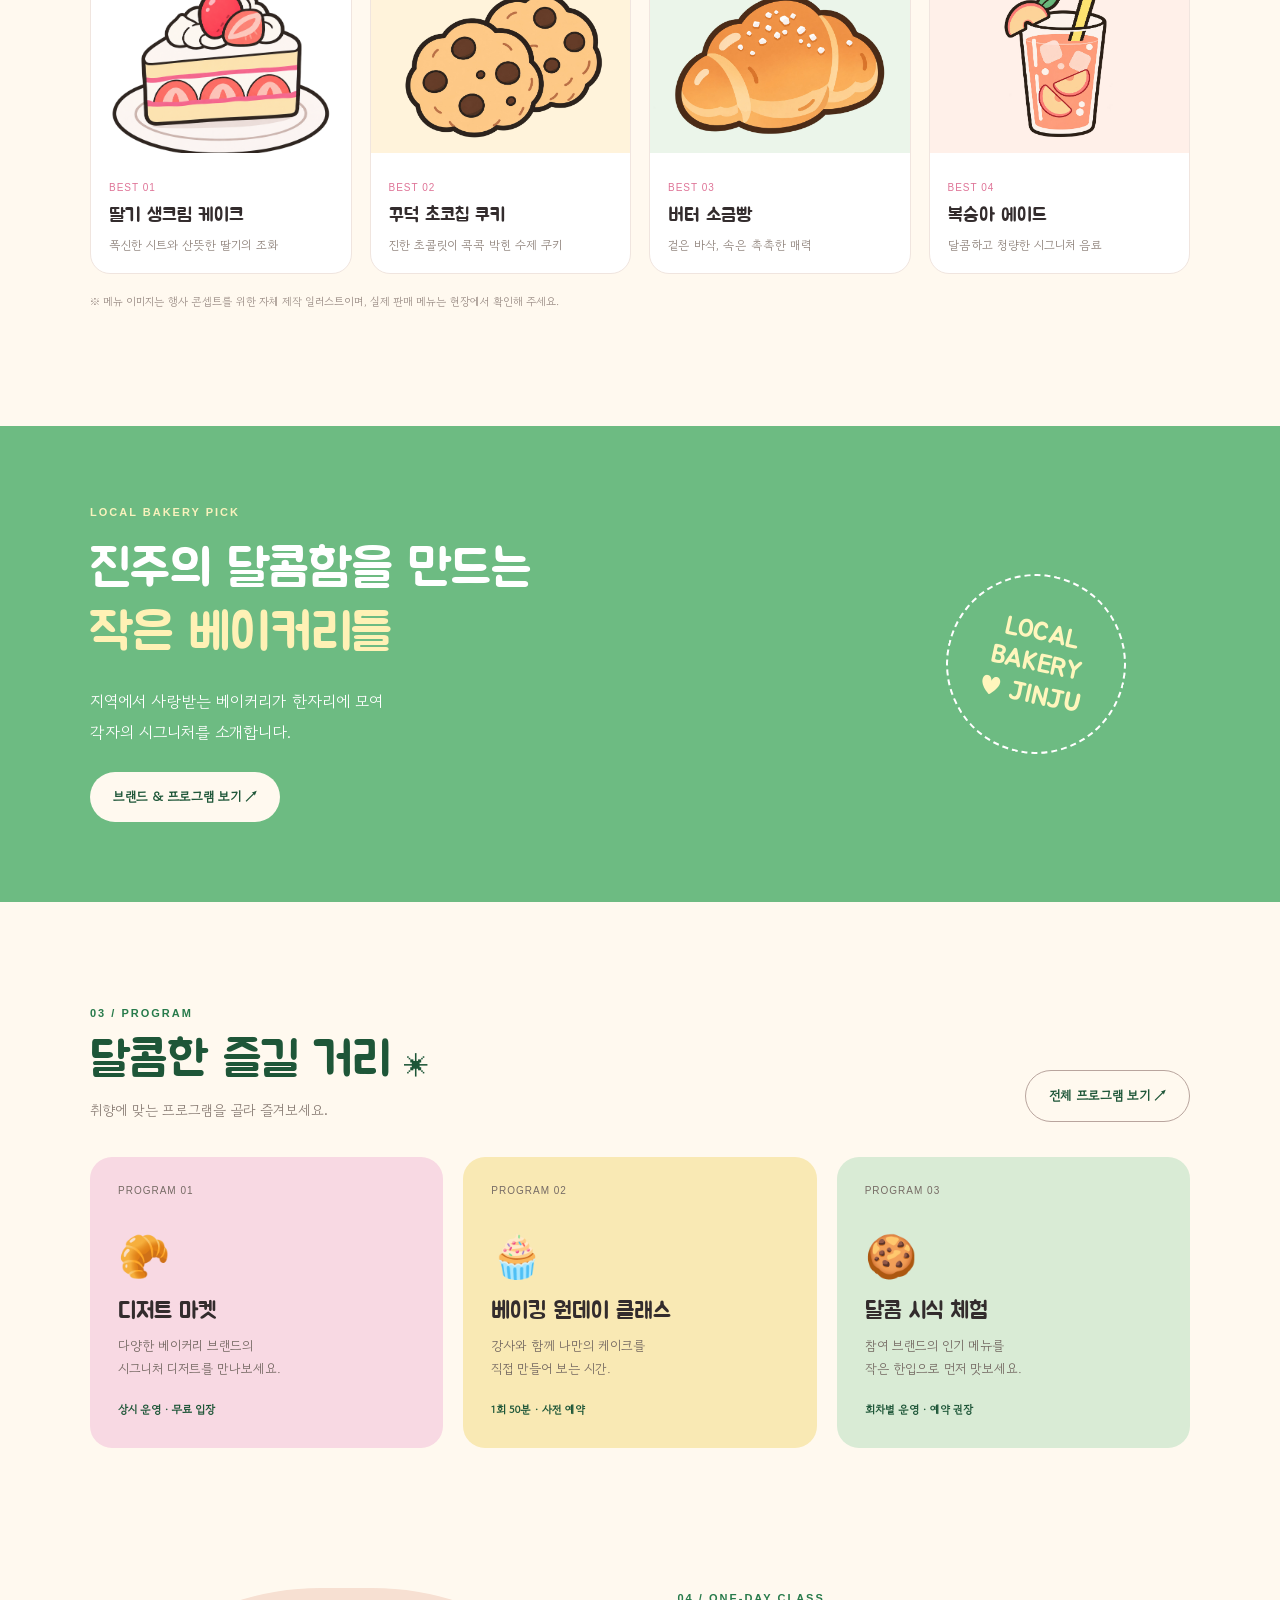
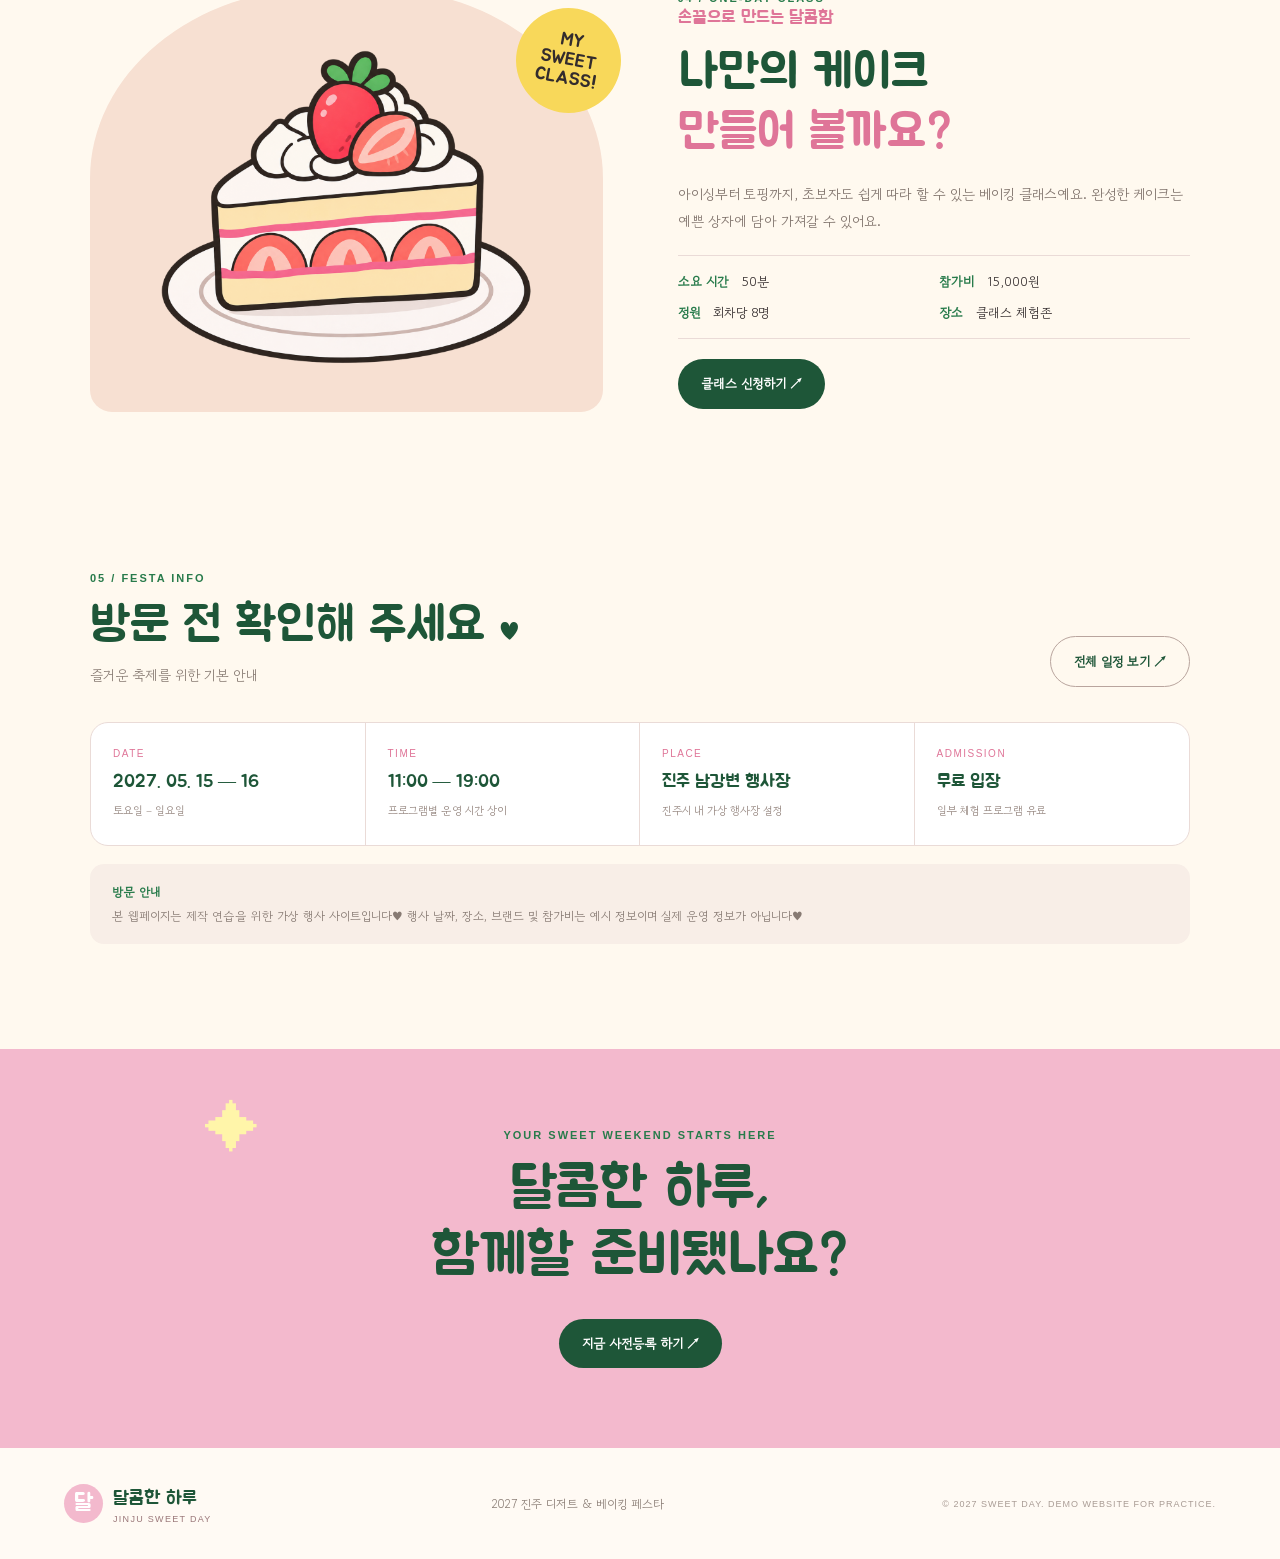
==== commit ad849288: "Update index.html" ====
--- a/index.html
+++ b/index.html
@@ -53,7 +53,7 @@
     </section>
 
     <section class="bakery-band">
-      <div class="band-inner"><div class="section-label">LOCAL BAKERY PICK</div><h2>진주의 달콤함을 만드는<br><em>작은 베이커리들.</em></h2><p>지역에서 사랑받는 베이커리와 디저트가<br>한자리에 모여 각자의 시그니처를 소개합니다.</p><a href="#program" class="btn btn-light">브랜드 & 프로그램 보기 ↗</a></div>
+      <div class="band-inner"><div class="section-label">LOCAL BAKERY PICK</div><h2>진주의 달콤함을 만드는<br><em>작은 베이커리들</em></h2><p>지역에서 사랑받는 베이커리가 한자리에 모여<br>각자의 시그니처를 소개합니다.</p><a href="#program" class="btn btn-light">브랜드 & 프로그램 보기 ↗</a></div>
       <div class="band-stamp">LOCAL<br>BAKERY<br>♥ JINJU</div>
     </section>
 
@@ -79,7 +79,7 @@
         <div class="info-item"><span>PLACE</span><b>진주 남강변 행사장</b><small>진주시 내 가상 행사장 설정</small></div>
         <div class="info-item"><span>ADMISSION</span><b>무료 입장</b><small>일부 체험 프로그램 유료</small></div>
       </div>
-      <div class="notice-box"><b>방문 안내</b><p>본 웹페이지는 제작 연습을 위한 가상 행사 사이트입니다. 행사 날짜, 장소, 브랜드 및 참가비는 예시 정보이며 실제 운영 정보가 아닙니다.</p></div>
+      <div class="notice-box"><b>방문 안내</b><p>본 웹페이지는 제작 연습을 위한 가상 행사 사이트입니다♥ 행사 날짜, 장소, 브랜드 및 참가비는 예시 정보이며 실제 운영 정보가 아닙니다♥</p></div>
     </section>
 
     <section class="cta-section"><div class="cta-spark">✦</div><p>YOUR SWEET WEEKEND STARTS HERE</p><h2>달콤한 하루,<br>함께할 준비됐나요?</h2><a class="btn btn-dark" href="registration.html">지금 사전등록 하기 ↗</a></section>
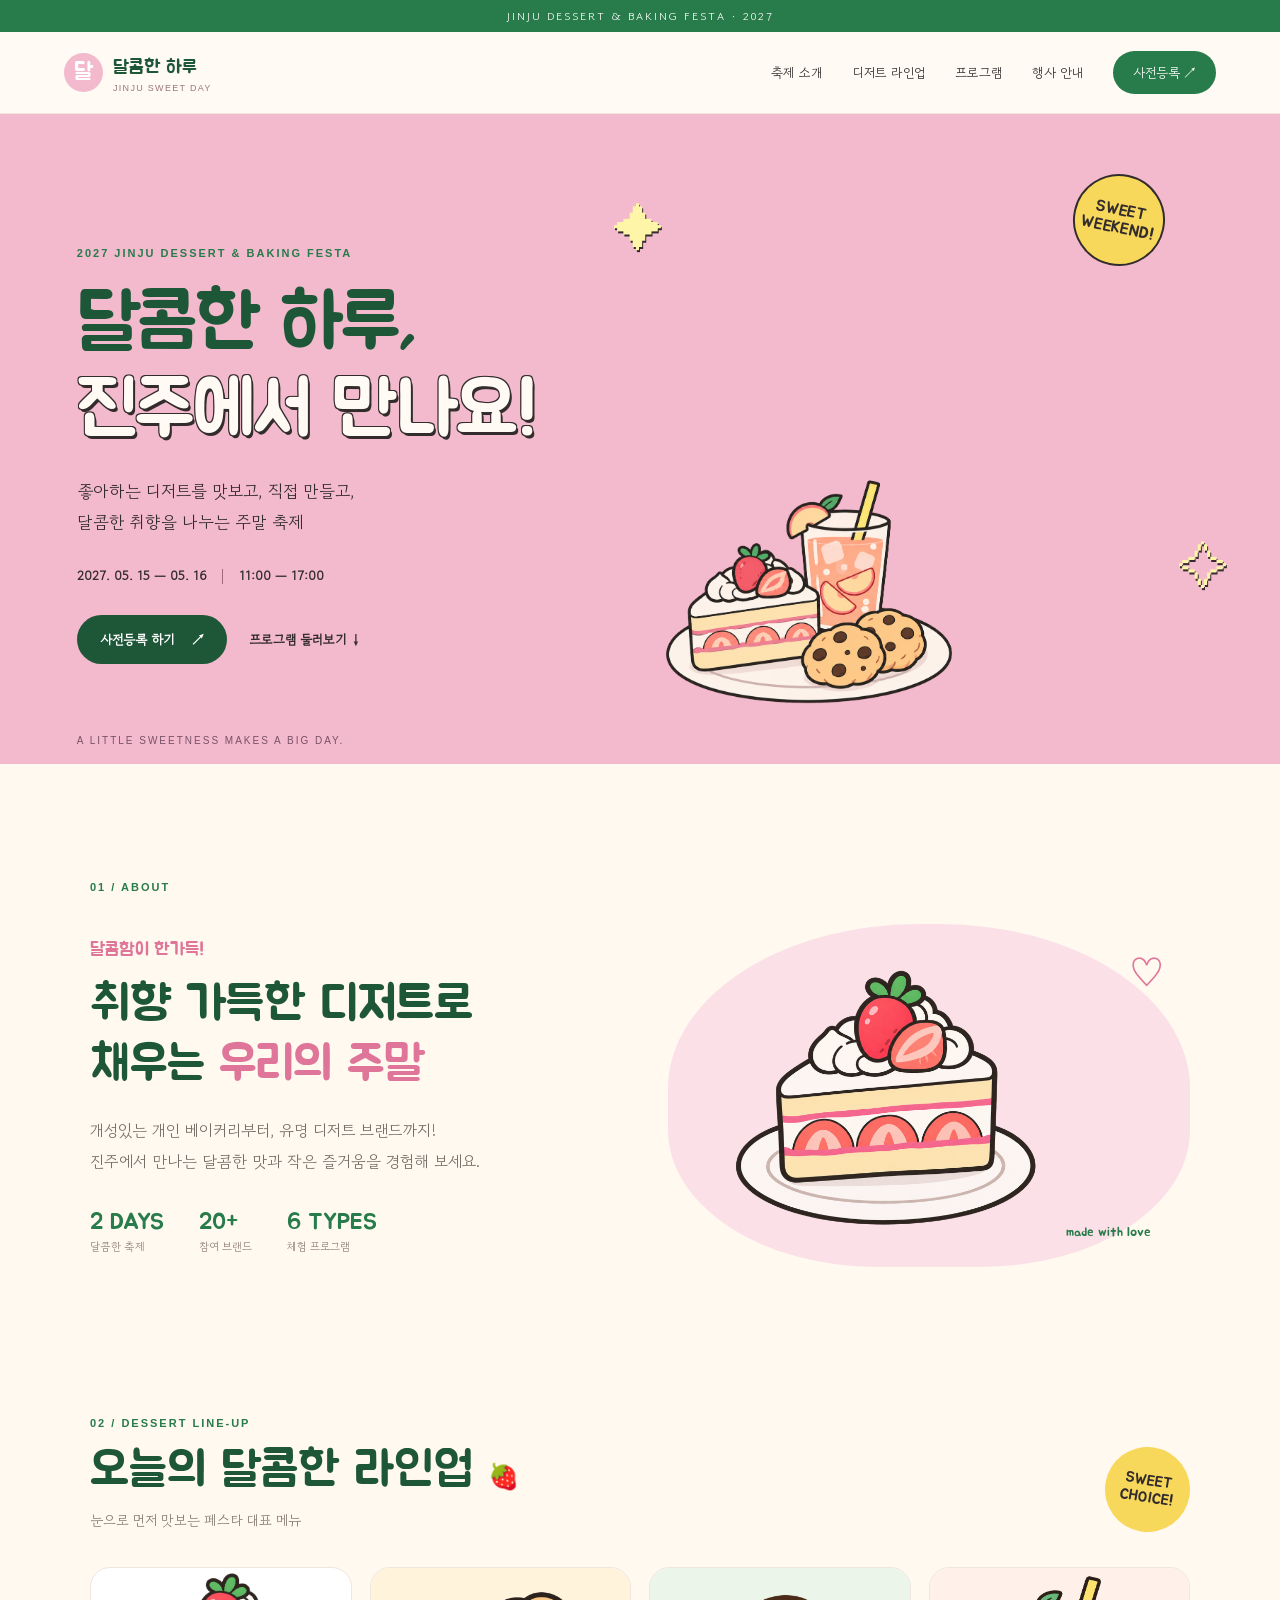
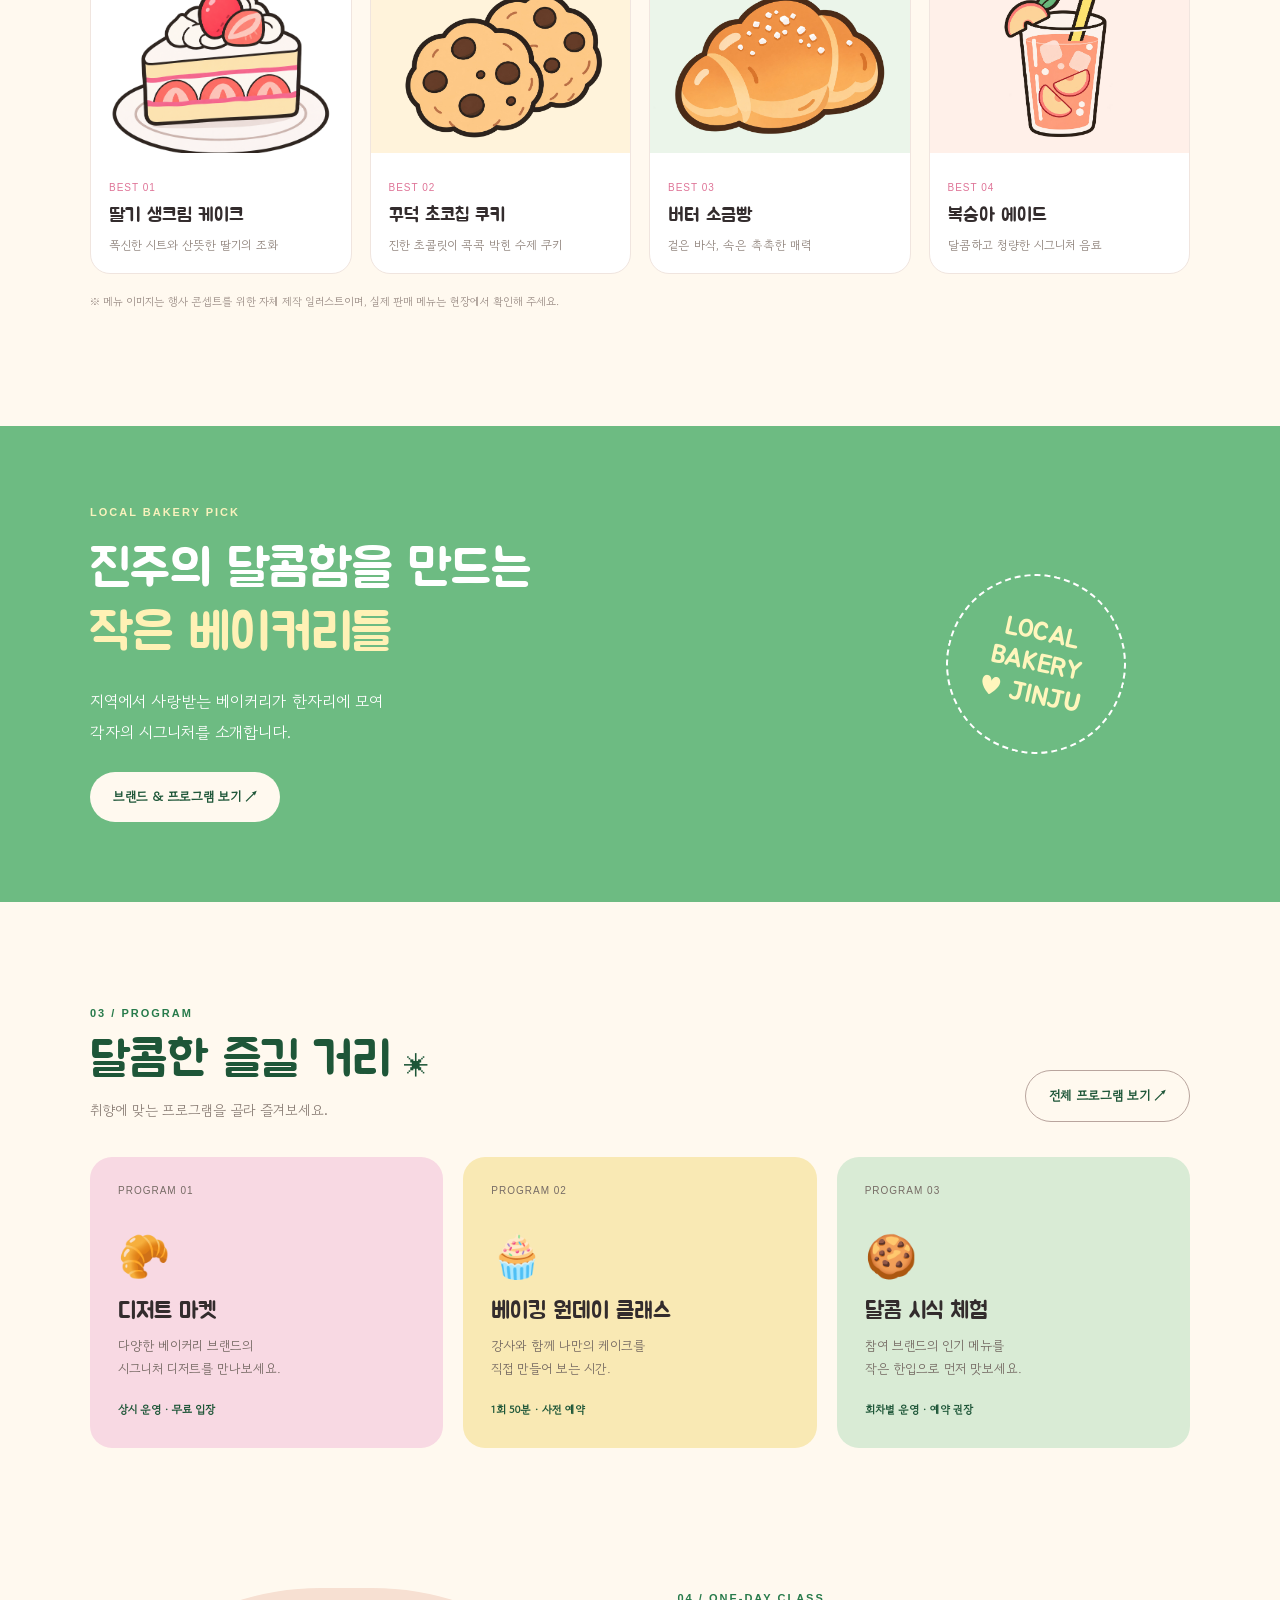
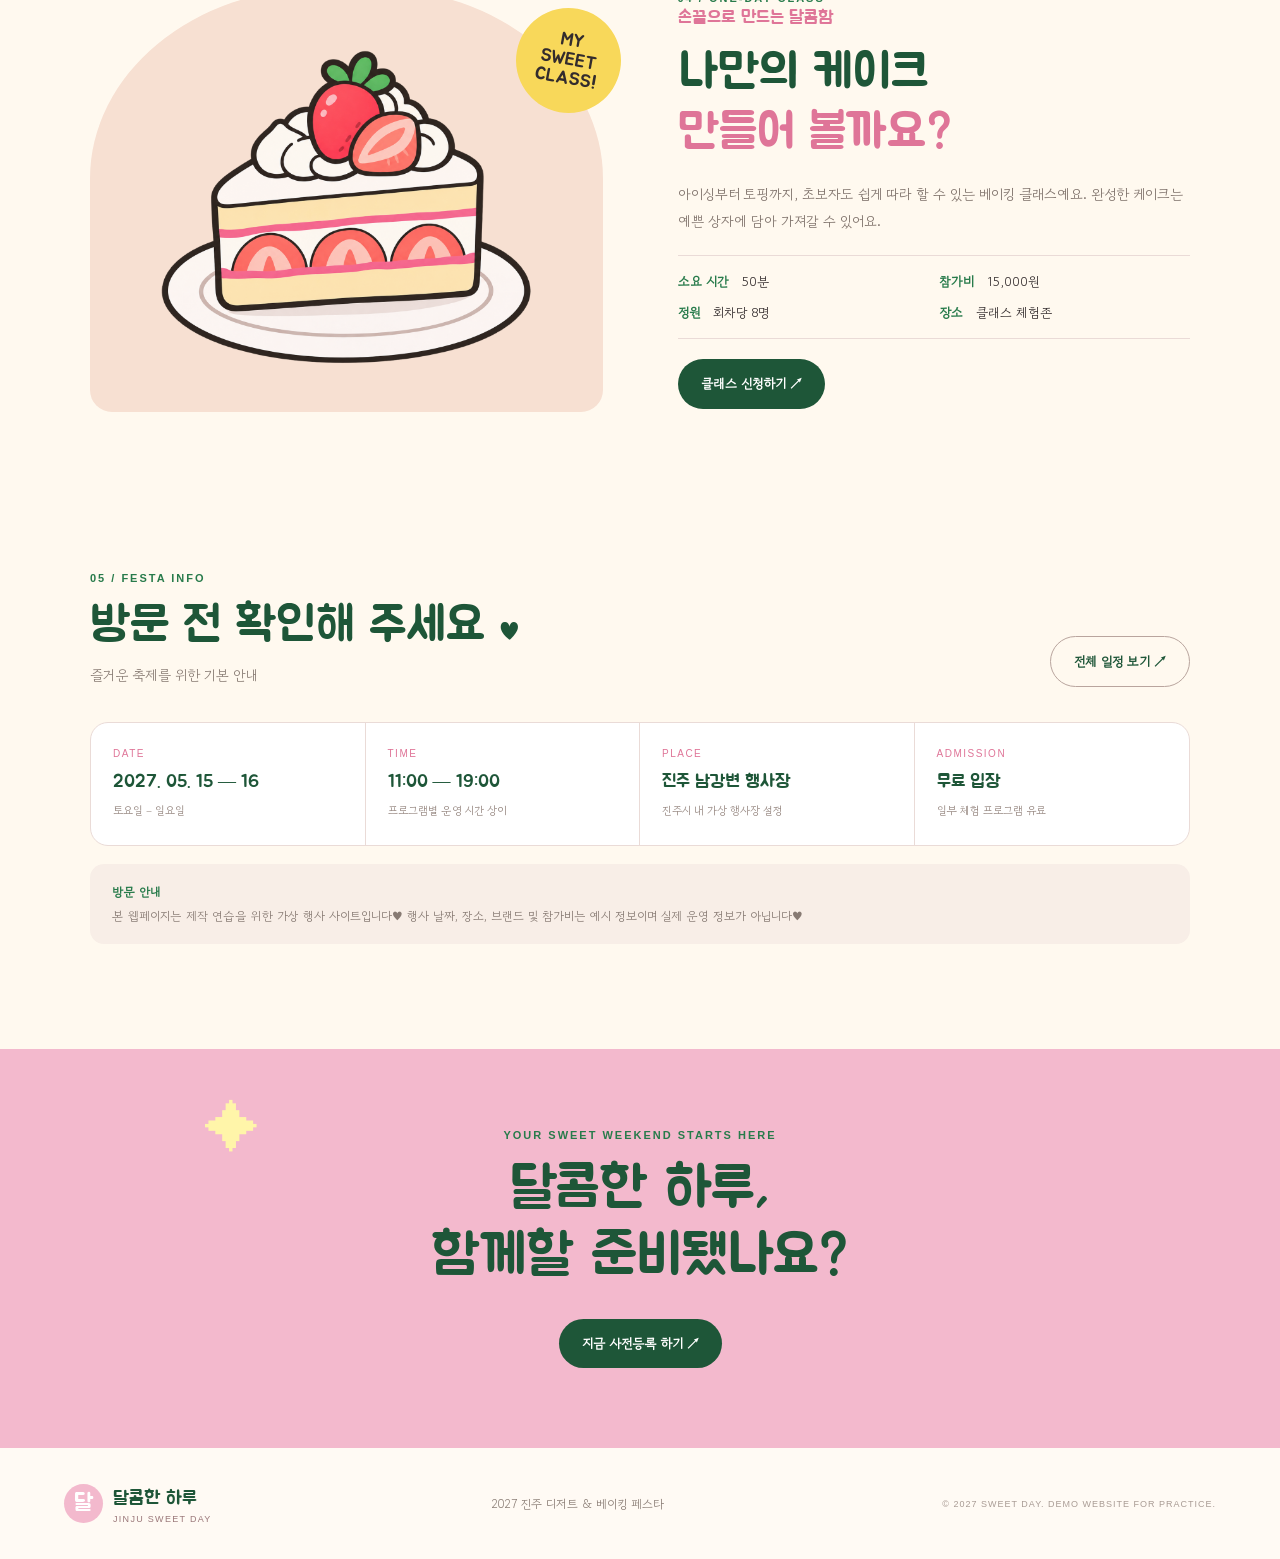
==== commit 838f5832: "Update index.html" ====
--- a/index.html
+++ b/index.html
@@ -14,7 +14,7 @@
     <a class="brand" href="#home" aria-label="달콤한 하루 홈"><span class="brand-mark">달</span><span>달콤한 하루<small>JINJU SWEET DAY</small></span></a>
     <button class="menu-toggle" aria-label="메뉴 열기" aria-expanded="false">☰</button>
     <nav class="nav">
-      <a href="#about">페스타 소개</a><a href="#lineup">디저트 라인업</a><a href="#program">프로그램</a><a href="#visit">행사 안내</a>
+      <a href="#about">축제 소개</a><a href="#lineup">디저트 라인업</a><a href="#program">프로그램</a><a href="#visit">행사 안내</a>
       <a class="nav-apply" href="registration.html">사전등록 ↗</a>
     </nav>
   </header>
@@ -26,7 +26,7 @@
         <p class="eyebrow">2027 JINJU DESSERT & BAKING FESTA</p>
         <h1>달콤한 하루,<br><span>진주에서 만나요!</span></h1>
         <p class="hero-desc">좋아하는 디저트를 맛보고, 직접 만들고,<br>달콤한 취향을 나누는 주말 축제</p>
-        <div class="hero-meta"><span>2027. 05. 15 — 05. 16</span><i></i><span>11:00 — 19:00</span></div>
+        <div class="hero-meta"><span>2027. 05. 15 — 05. 16</span><i></i><span>11:00 — 17:00</span></div>
         <div class="hero-actions"><a class="btn btn-dark" href="registration.html">사전등록 하기 <b>↗</b></a><a class="text-link" href="#program">프로그램 둘러보기 ↓</a></div>
       </div>
       <div class="hero-art"><img src="assets/hero-desserts.png" alt="케이크와 타르트, 와플, 음료 일러스트"></div>
@@ -93,8 +93,8 @@
   <!-- 전체 프로그램 팝업 -->
   <div class="modal" id="programModal" aria-hidden="true"><div class="modal-backdrop" data-close></div><div class="modal-panel"><button class="modal-close" data-close aria-label="닫기">×</button><div class="section-label">ALL PROGRAMS</div><h2>전체 프로그램</h2><div class="all-programs">
     <article><b>01 · 디저트 마켓</b><span>11:00–19:00 / 상시 운영</span><p>지역 베이커리와 디저트 브랜드의 판매 부스</p></article>
-    <article><b>02 · 베이킹 원데이 클래스</b><span>12:00 / 14:00 / 16:00</span><p>나만의 컵케이크 만들기, 회차당 8명</p></article>
-    <article><b>03 · 달콤 시식 체험</b><span>11:30 / 13:30 / 15:30 / 17:30</span><p>참여 브랜드의 대표 메뉴 시식, 회차당 15명</p></article>
+    <article><b>02 · 베이킹 원데이 클래스</b><span>12:00 / 14:00 / 16:00</span><p>나만의 컵케이크 만들기, 회차당 10명</p></article>
+    <article><b>03 · 달콤 시식 체험</b><span>11:30 / 13:30 / 15:30 / 17:30</span><p>참여 브랜드의 대표 메뉴 시식, 회차당 100명</p></article>
     <article><b>04 · 스탬프 투어</b><span>11:00–18:00</span><p>마켓 부스 5곳 방문하고 기념 굿즈 받기</p></article>
     <article><b>05 · 버스킹 공연</b><span>13:00 / 16:00</span><p>남강변에서 즐기는 어쿠스틱 라이브</p></article>
   </div><a class="btn btn-dark modal-apply" href="registration.html">프로그램 신청하기 ↗</a></div></div>
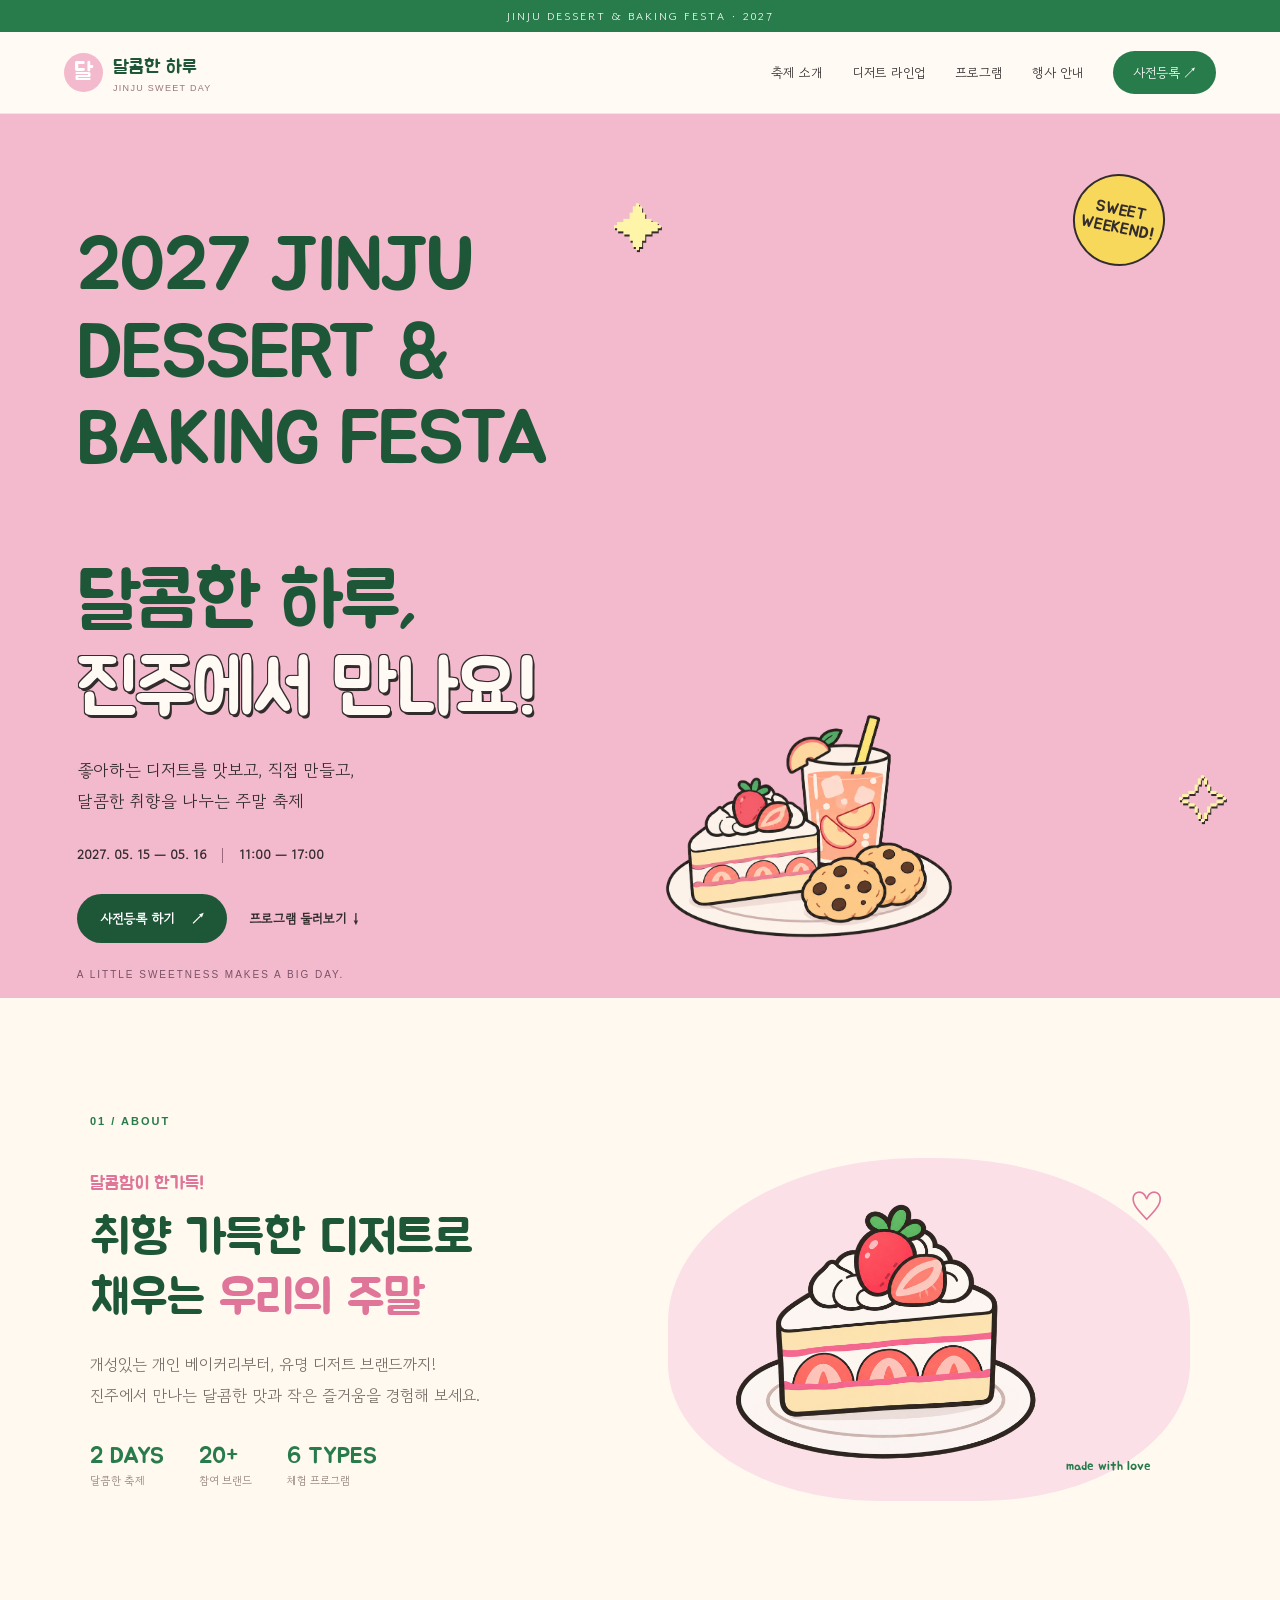
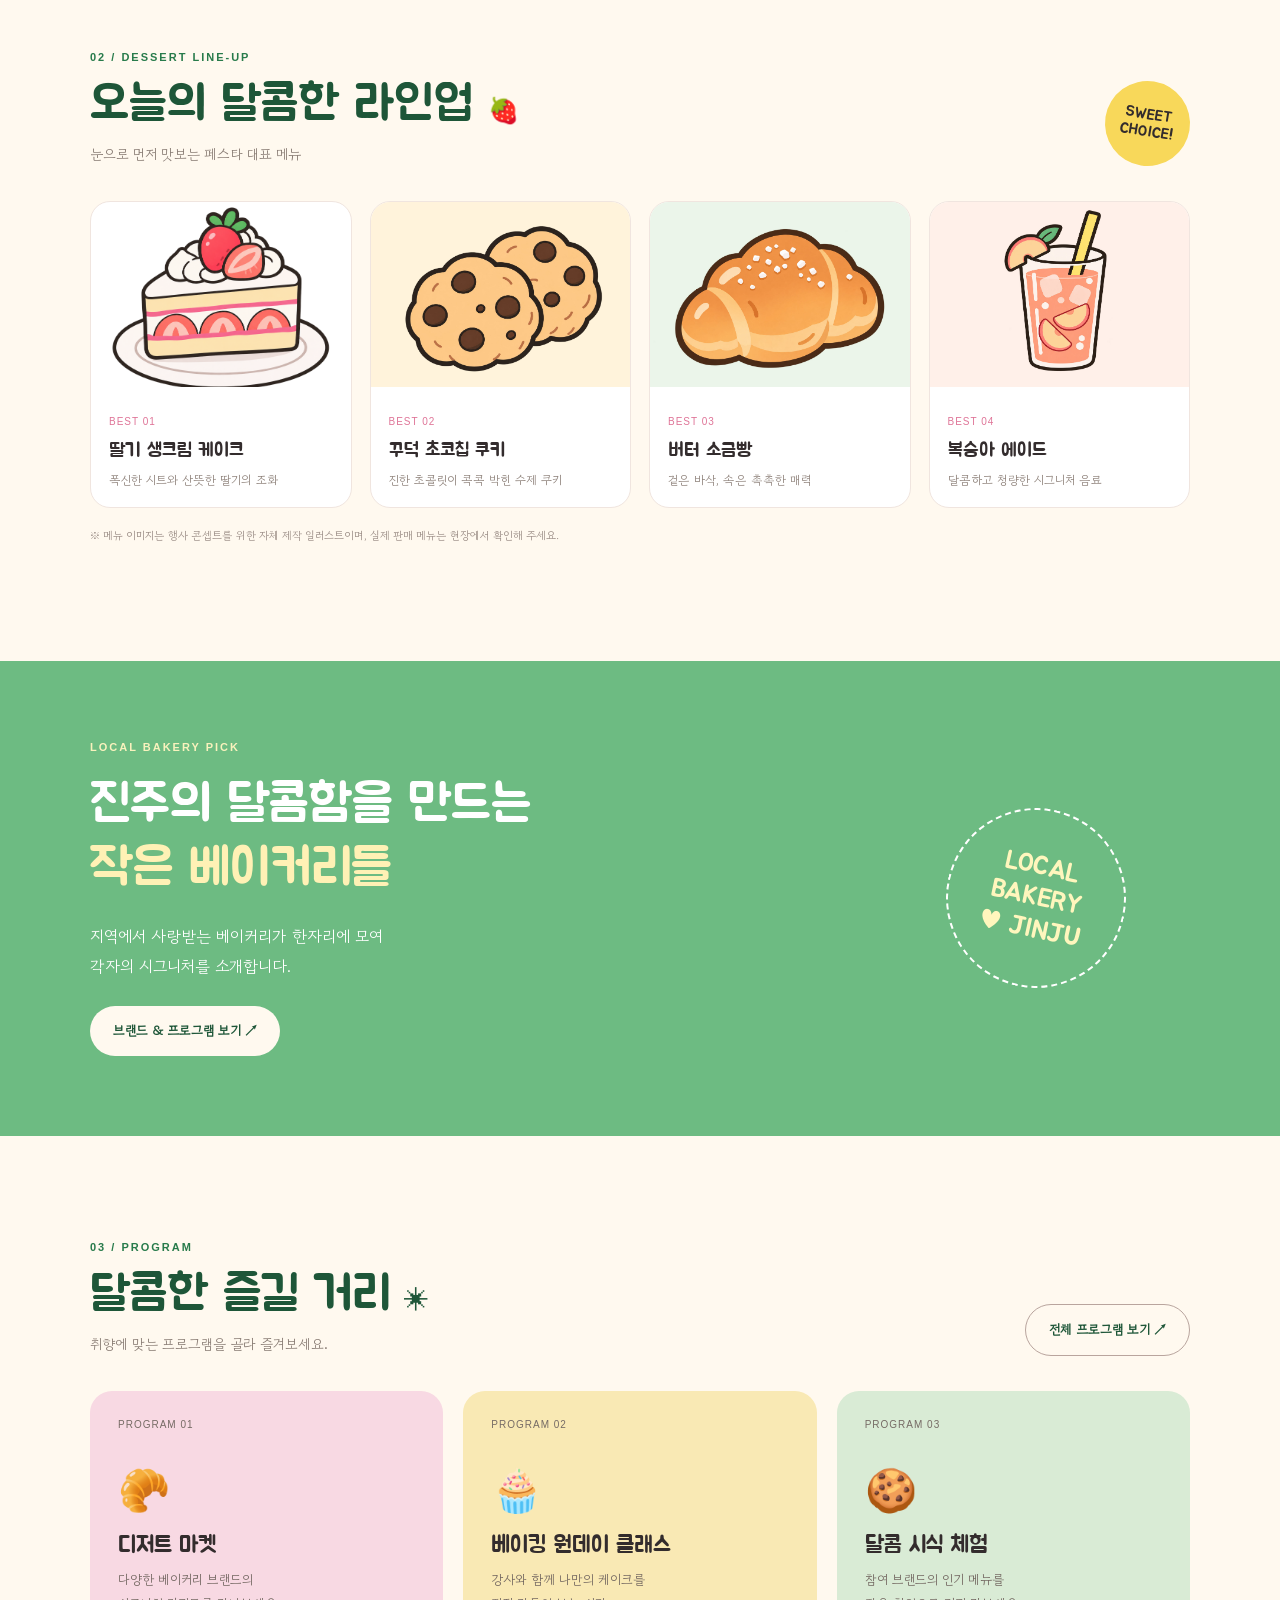
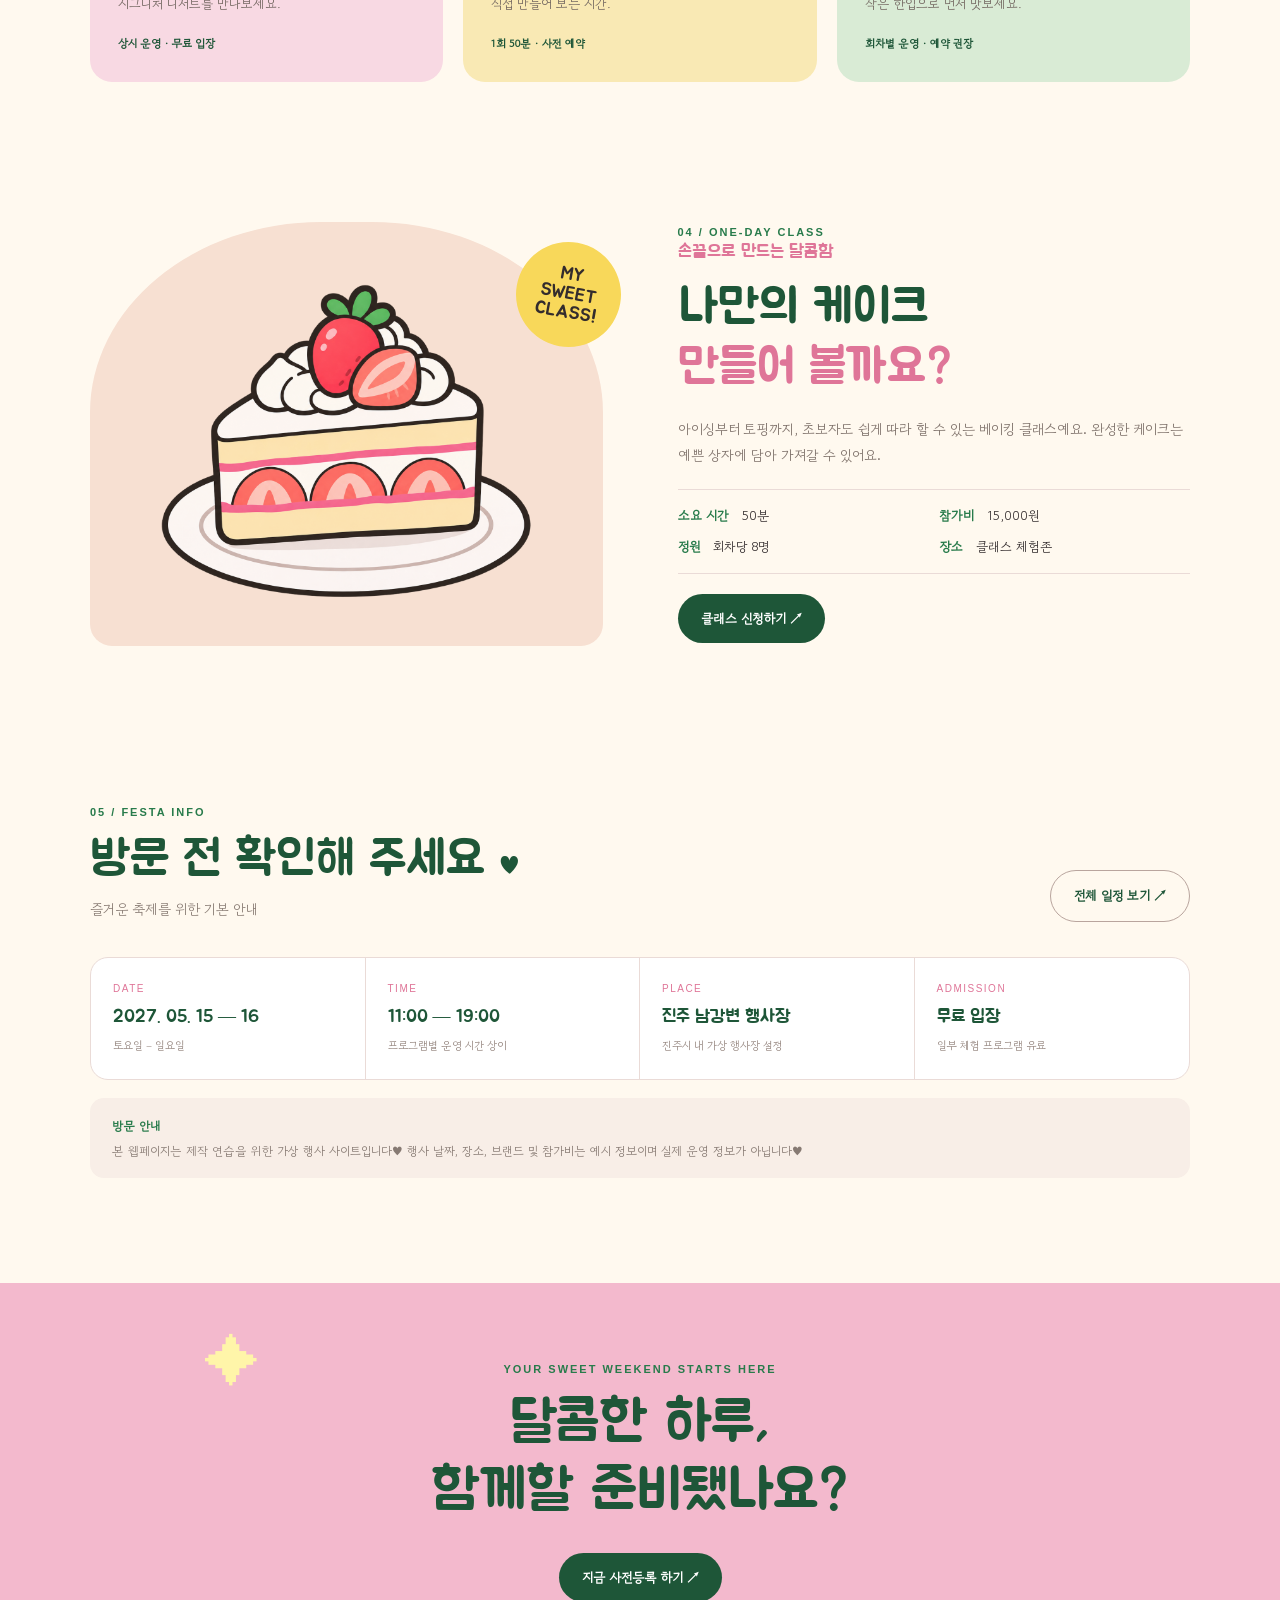
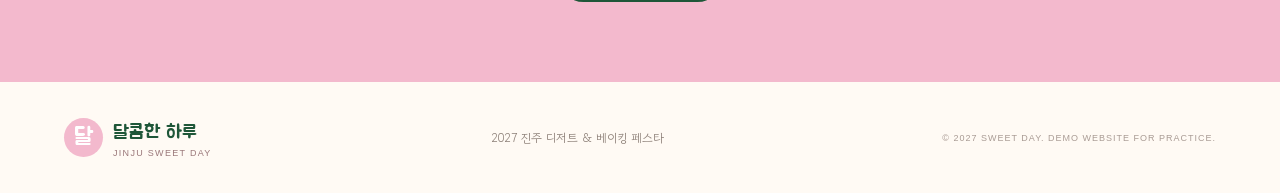
==== commit 0dea3a9c: "Update index.html" ====
--- a/index.html
+++ b/index.html
@@ -23,7 +23,7 @@
     <section class="hero" id="home">
       <div class="hero-spark spark-one">✦</div><div class="hero-spark spark-two">✧</div>
       <div class="hero-copy">
-        <p class="eyebrow">2027 JINJU DESSERT & BAKING FESTA</p>
+        <p class="eyebrow"><h1>2027 JINJU DESSERT & BAKING FESTA</p>
         <h1>달콤한 하루,<br><span>진주에서 만나요!</span></h1>
         <p class="hero-desc">좋아하는 디저트를 맛보고, 직접 만들고,<br>달콤한 취향을 나누는 주말 축제</p>
         <div class="hero-meta"><span>2027. 05. 15 — 05. 16</span><i></i><span>11:00 — 17:00</span></div>
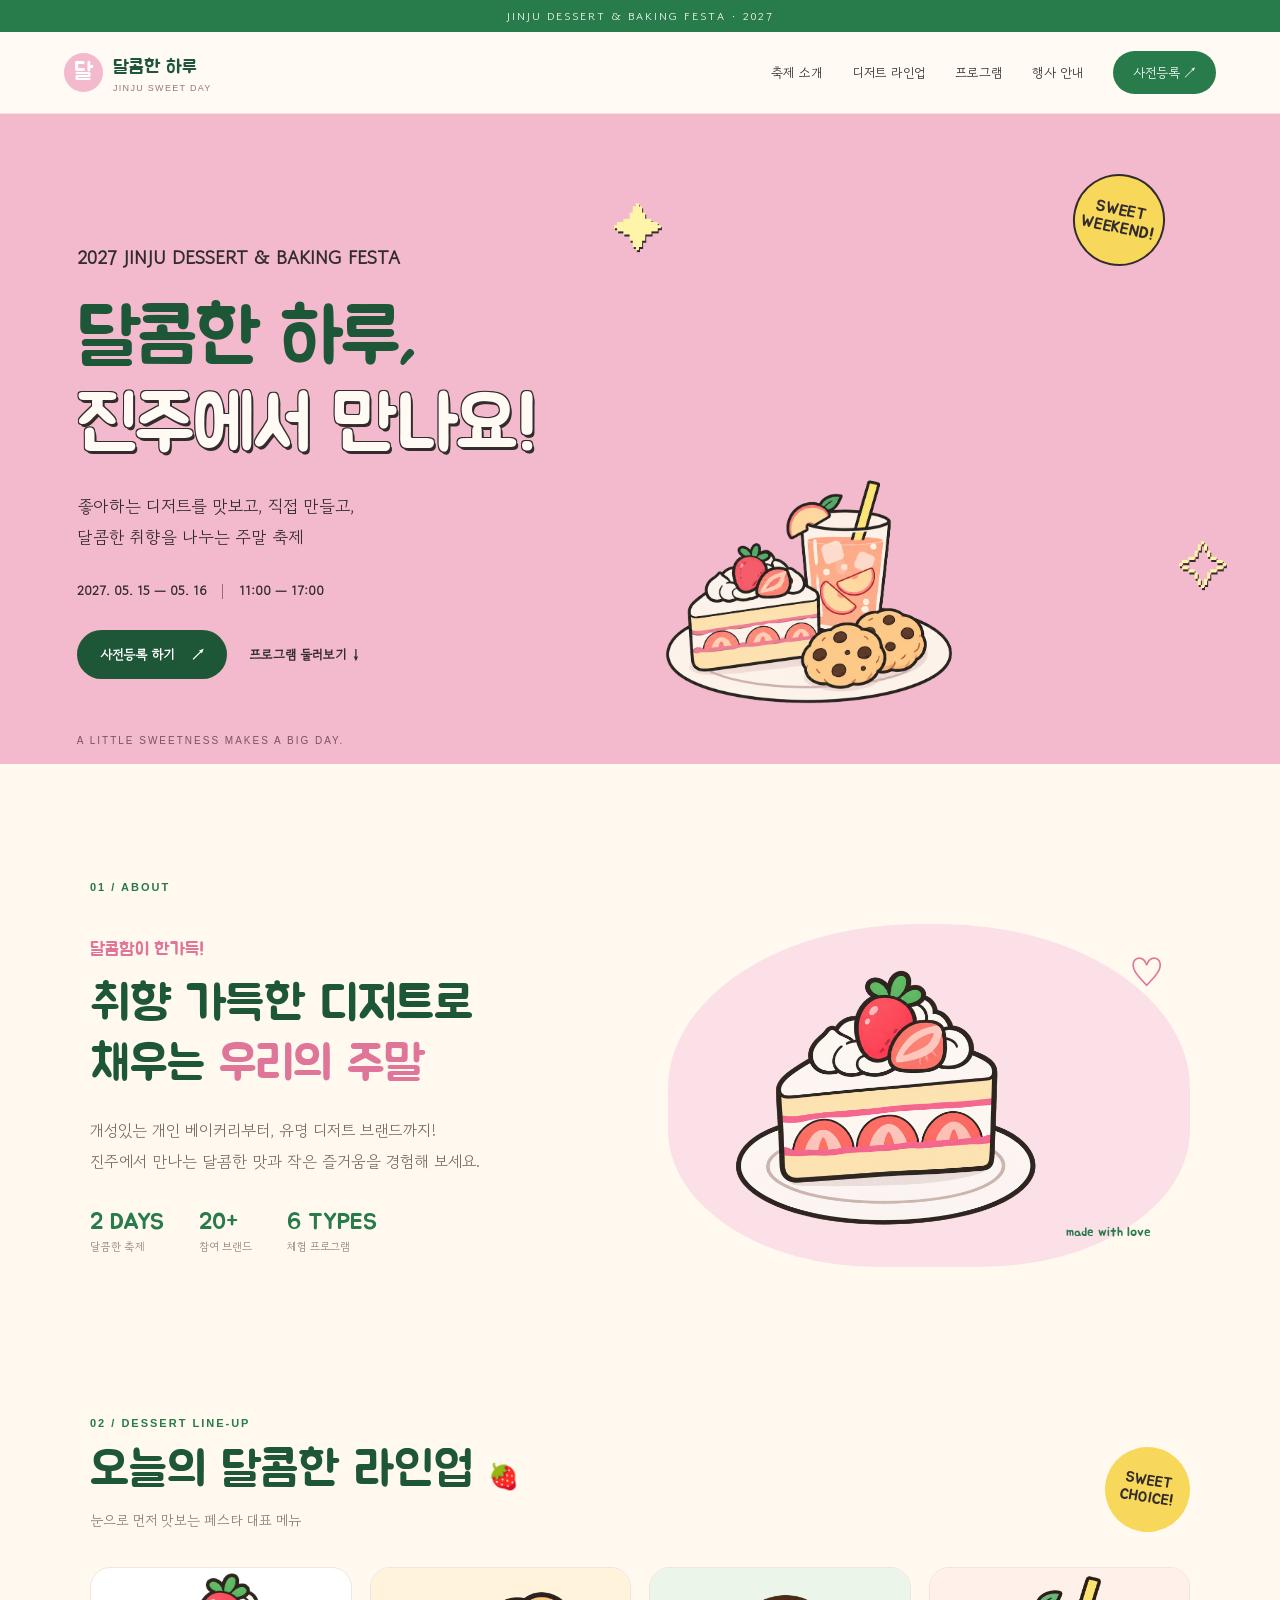
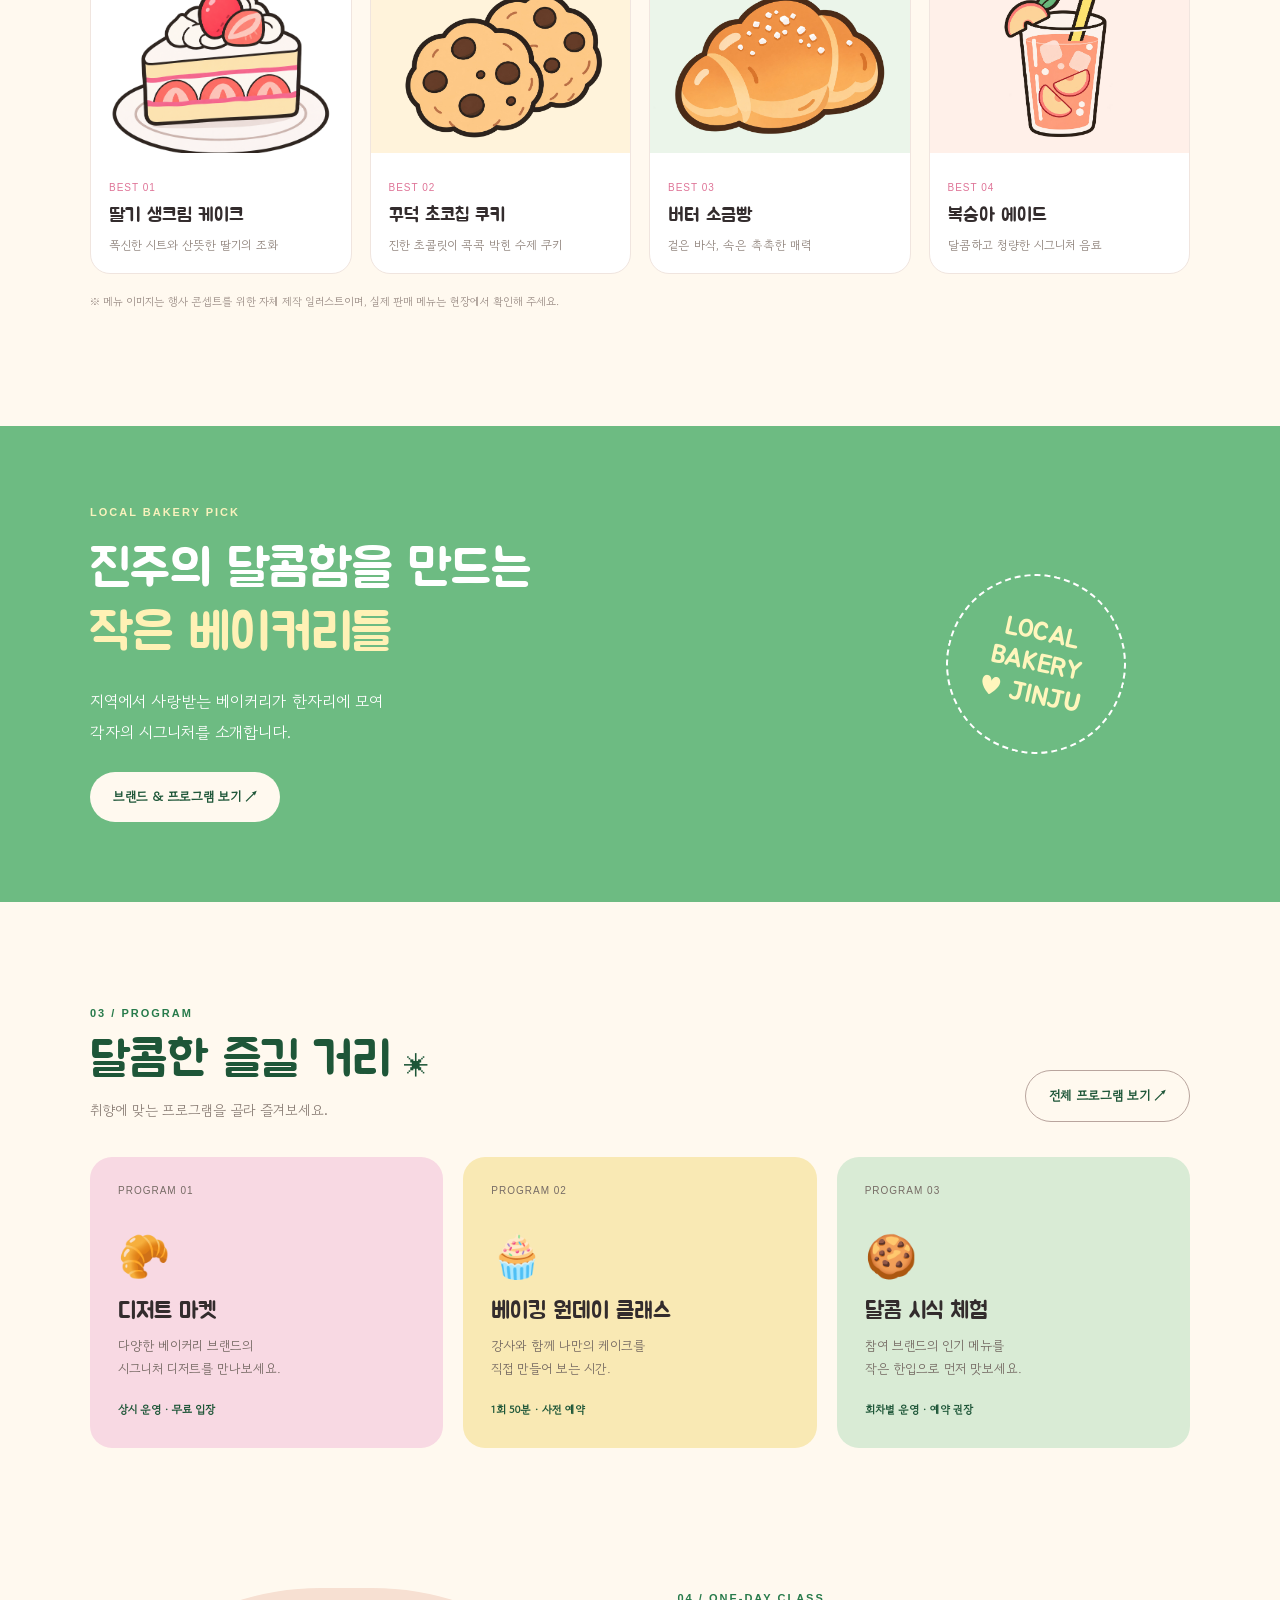
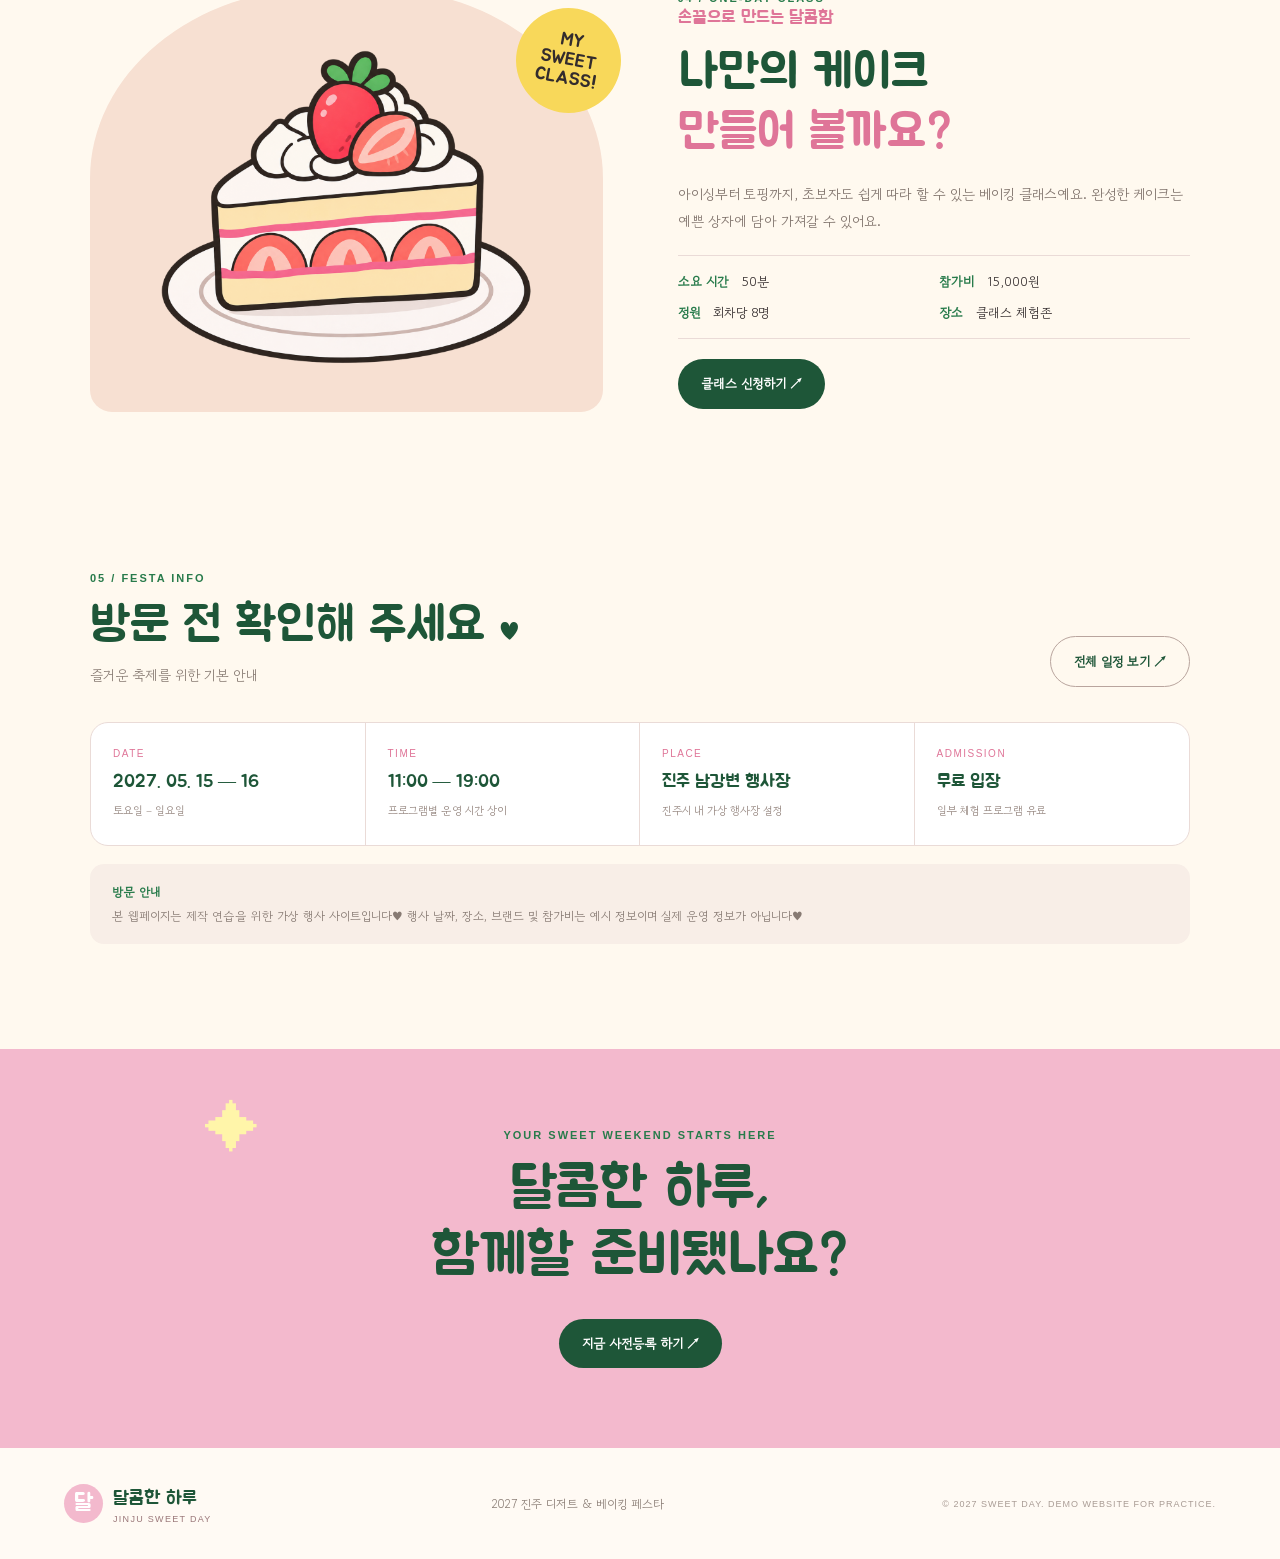
==== commit 09431151: "Update index.html" ====
--- a/index.html
+++ b/index.html
@@ -23,7 +23,7 @@
     <section class="hero" id="home">
       <div class="hero-spark spark-one">✦</div><div class="hero-spark spark-two">✧</div>
       <div class="hero-copy">
-        <p class="eyebrow"><h1>2027 JINJU DESSERT & BAKING FESTA</p>
+        <p class="eyebrow"><h3>2027 JINJU DESSERT & BAKING FESTA</p>
         <h1>달콤한 하루,<br><span>진주에서 만나요!</span></h1>
         <p class="hero-desc">좋아하는 디저트를 맛보고, 직접 만들고,<br>달콤한 취향을 나누는 주말 축제</p>
         <div class="hero-meta"><span>2027. 05. 15 — 05. 16</span><i></i><span>11:00 — 17:00</span></div>
